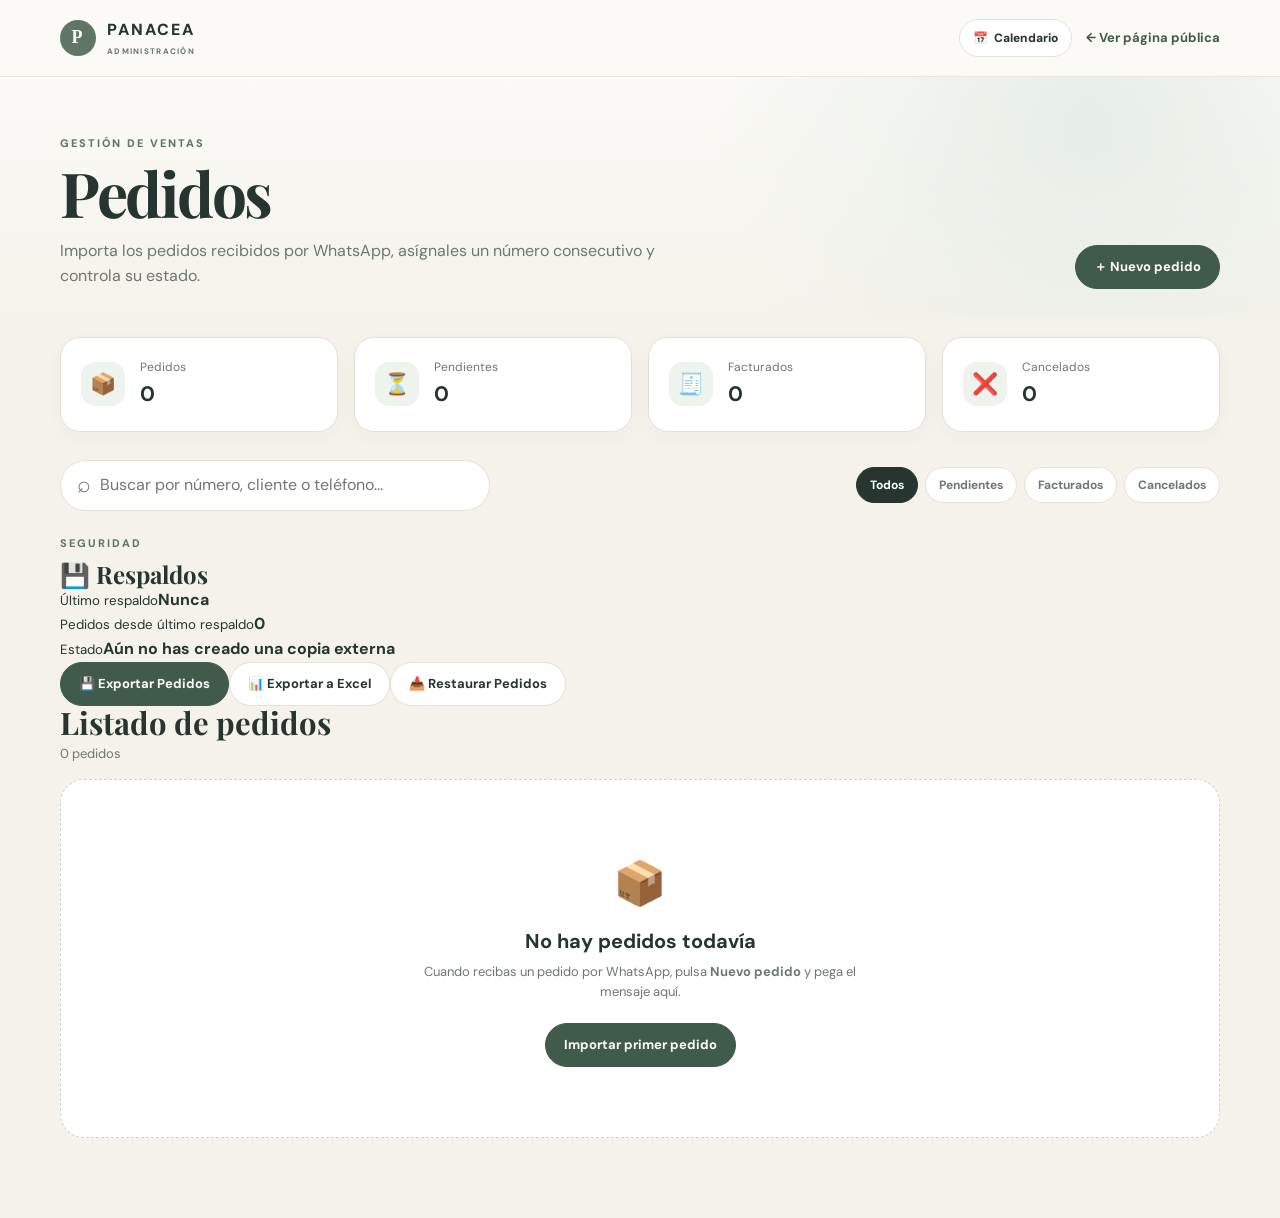
==== admin/index.html @ e2d7dd45 "Add files via upload" ====
<!DOCTYPE html>
<html lang="es">
<head>
  <meta charset="UTF-8">
  <meta name="viewport" content="width=device-width, initial-scale=1.0">

  <title>PANACEA · Administración</title>

  <meta
    name="description"
    content="Panel administrativo de pedidos PANACEA"
  >

  <!-- Mismo lenguaje tipográfico de PANACEA -->
  <link rel="preconnect" href="https://fonts.googleapis.com">
  <link rel="preconnect" href="https://fonts.gstatic.com" crossorigin>

  <link
    href="https://fonts.googleapis.com/css2?family=DM+Sans:wght@400;500;600;700;800&family=Playfair+Display:wght@600;700&display=swap"
    rel="stylesheet"
  >

  <!-- Estilos base de PANACEA -->
  <link rel="stylesheet" href="../styles.css">

  <!-- Estilos exclusivos del administrador -->
  <link rel="stylesheet" href="admin.css">
</head>

<body>

  <!-- ==========================================
       HEADER
       ========================================== -->

  <header class="admin-header">

    <div class="admin-container admin-nav">

      <a href="../index.html" class="admin-brand">

        <span class="admin-brand-mark">
          P
        </span>

        <span>
          PANACEA
          <small>ADMINISTRACIÓN</small>
        </span>

      </a>


      <div class="admin-nav-actions">

        <!-- ==========================================
             CALENDARIO / FILTROS
             ========================================== -->

        <div class="calendar-wrap">

          <button
            type="button"
            class="calendar-toggle"
            id="calendarToggle"
            aria-label="Abrir calendario"
            aria-expanded="false"
          >
            📅
            <span>Calendario</span>
          </button>


          <div
            class="calendar-panel"
            id="calendarPopover"
            hidden
          >

            <!-- CABECERA -->

            <div class="calendar-panel-header">

              <strong>
                📅 Filtrar pedidos
              </strong>

              <button
                type="button"
                class="calendar-close"
                id="calendarClose"
                aria-label="Cerrar calendario"
              >
                ×
              </button>

            </div>


            <!-- FILTROS RÁPIDOS -->

            <div class="calendar-quick-filters">

              <button
                type="button"
                data-date-filter="all"
                class="active"
              >
                Todos los pedidos
              </button>

              <button
                type="button"
                data-date-filter="day"
              >
                Por día
              </button>

              <button
                type="button"
                data-date-filter="week"
              >
                Por semana
              </button>

              <button
                type="button"
                data-date-filter="month"
              >
                Por mes
              </button>

            </div>


            <!-- CABECERA DEL MES -->

            <div class="calendar-month-header">

              <button
                type="button"
                id="calendarPrev"
                aria-label="Mes anterior"
              >
                ‹
              </button>


              <strong id="calendarMonthTitle">
                Septiembre 2026
              </strong>


              <button
                type="button"
                id="calendarNext"
                aria-label="Mes siguiente"
              >
                ›
              </button>

            </div>


            <!-- DÍAS DE LA SEMANA -->

            <div class="calendar-weekdays">

              <span class="calendar-week-corner"></span>
              <span>L</span>
              <span>M</span>
              <span>X</span>
              <span>J</span>
              <span>V</span>
              <span>S</span>
              <span>D</span>

            </div>


            <!-- CUADRÍCULA DEL CALENDARIO -->

            <div
              id="calendarGrid"
              class="calendar-grid"
            ></div>


            <!-- FILTRO ACTIVO -->

            <div
              id="calendarActiveText"
              class="calendar-active-filter"
            >
              Todos los pedidos
            </div>


            <!-- RESUMEN DE RESULTADOS -->

            <div
              id="dateFilterSummary"
              class="date-filter-summary"
              hidden
            ></div>


            <!-- QUITAR FILTRO -->

            <button
              type="button"
              class="calendar-clear"
              id="calendarClear"
            >
              ✕ Quitar filtro
            </button>

          </div>

        </div>


        <!-- ==========================================
             ENLACE A PÁGINA PÚBLICA
             ========================================== -->

        <a
          href="../index.html"
          class="admin-public-link"
        >
          ← Ver página pública
        </a>

      </div>

    </div>

  </header>


  <!-- ==========================================
       CONTENIDO PRINCIPAL
       ========================================== -->

  <main>


    <!-- ==========================================
         CABECERA
         ========================================== -->

    <section class="admin-hero">

      <div class="admin-container">

        <p class="admin-eyebrow">
          GESTIÓN DE VENTAS
        </p>


        <div class="admin-title-row">

          <div>

            <h1>
              Pedidos
            </h1>

            <p>
              Importa los pedidos recibidos por WhatsApp,
              asígnales un número consecutivo y controla
              su estado.
            </p>

          </div>


          <button
            type="button"
            class="admin-primary-btn"
            id="openImportBtn"
          >
            ＋ Nuevo pedido
          </button>

        </div>

      </div>

    </section>


    <!-- ==========================================
         ESTADÍSTICAS
         ========================================== -->

    <section class="admin-container admin-stats">


      <article class="stat-card">

        <span class="stat-icon">
          📦
        </span>

        <div>

          <small>
            Pedidos
          </small>

          <strong id="statTotal">
            0
          </strong>

        </div>

      </article>


      <article class="stat-card">

        <span class="stat-icon">
          ⏳
        </span>

        <div>

          <small>
            Pendientes
          </small>

          <strong id="statPending">
            0
          </strong>

        </div>

      </article>


      <article class="stat-card">

        <span class="stat-icon">
          🧾
        </span>

        <div>

          <small>
            Facturados
          </small>

          <strong id="statInvoiced">
            0
          </strong>

        </div>

      </article>


      <article class="stat-card">

        <span class="stat-icon">
          ❌
        </span>

        <div>

          <small>
            Cancelados
          </small>

          <strong id="statCancelled">
            0
          </strong>

        </div>

      </article>


    </section>


    <!-- ==========================================
         HERRAMIENTAS
         ========================================== -->

    <section class="admin-container admin-toolbar">


      <!-- BUSCADOR -->

      <div class="admin-search">

        <span>
          ⌕
        </span>

        <input
          type="search"
          id="searchOrders"
          placeholder="Buscar por número, cliente o teléfono..."
          autocomplete="off"
        >

      </div>


      <!-- FILTROS DE ESTADO -->

      <div class="admin-filters">

        <button
          type="button"
          class="order-filter active"
          data-status="all"
        >
          Todos
        </button>


        <button
          type="button"
          class="order-filter"
          data-status="pending"
        >
          Pendientes
        </button>


        <button
          type="button"
          class="order-filter"
          data-status="invoiced"
        >
          Facturados
        </button>


        <button
          type="button"
          class="order-filter"
          data-status="cancelled"
        >
          Cancelados
        </button>

      </div>

    </section>


    <section class="admin-container backup-section"><div class="backup-card"><div class="backup-heading"><div><p class="admin-eyebrow">SEGURIDAD</p><h2>💾 Respaldos</h2></div></div><div class="backup-info-grid"><div class="backup-info"><small>Último respaldo</small><strong id="lastBackupDate">Nunca</strong></div><div class="backup-info"><small>Pedidos desde último respaldo</small><strong id="ordersSinceBackup">0</strong></div><div class="backup-info backup-status"><small>Estado</small><strong id="backupStatus">Aún no has creado una copia externa</strong></div></div><div class="backup-actions"><button type="button" class="admin-primary-btn" id="exportOrdersBtn">💾 Exportar Pedidos</button><button type="button" class="admin-secondary-btn" id="exportExcelBtn">📊 Exportar a Excel</button><button type="button" class="admin-secondary-btn" id="restoreOrdersBtn">📥 Restaurar Pedidos</button></div></div></section>

    <!-- ==========================================
         LISTADO DE PEDIDOS
         ========================================== -->

    <section class="admin-container admin-orders-section">


      <div class="orders-heading">

        <div>

          <h2>
            Listado de pedidos
          </h2>

          <p id="ordersCount">
            0 pedidos
          </p>

        </div>

      </div>


      <!-- LISTA -->

      <div
        id="ordersList"
        class="orders-list"
      ></div>


      <!-- ESTADO VACÍO -->

      <div
        id="emptyOrders"
        class="admin-empty"
        hidden
      >

        <div>
          📦
        </div>

        <h3>
          No hay pedidos todavía
        </h3>

        <p>
          Cuando recibas un pedido por WhatsApp,
          pulsa <strong>Nuevo pedido</strong> y pega
          el mensaje aquí.
        </p>


        <button
          type="button"
          class="admin-primary-btn"
          id="emptyImportBtn"
        >
          Importar primer pedido
        </button>

      </div>

    </section>

  </main>


  <!-- ==========================================
       MODAL IMPORTAR PEDIDO
       ========================================== -->

  <dialog
    id="importDialog"
    class="admin-dialog"
  >

    <form
      method="dialog"
      id="importForm"
    >


      <button
        type="button"
        class="dialog-x"
        id="closeImportBtn"
        aria-label="Cerrar"
      >
        ×
      </button>


      <p class="admin-eyebrow">
        IMPORTAR DESDE WHATSAPP
      </p>


      <h2>
        Nuevo pedido
      </h2>


      <p class="dialog-description">
        Copia el mensaje completo que recibiste del cliente
        en WhatsApp y pégalo debajo. PANACEA extraerá
        automáticamente los datos.
      </p>


      <label for="whatsappMessage">
        Mensaje de WhatsApp
      </label>


      <textarea
        id="whatsappMessage"
        rows="12"
        placeholder="Pega aquí el mensaje completo del pedido..."
        spellcheck="false"
        required
      ></textarea>


      <!-- ERROR -->

      <div
        id="parseError"
        class="parse-error"
        hidden
      ></div>


      <!-- VISTA PREVIA -->

      <div
        id="importPreview"
        class="import-preview"
        hidden
      >


        <div class="preview-header">

          <strong>
            Vista previa
          </strong>

          <span id="previewOrderNumber"></span>

        </div>


        <div class="preview-grid">


          <div>

            <small>
              Cliente
            </small>

            <strong id="previewCustomer">
              —
            </strong>

          </div>


          <div>

            <small>
              Teléfono
            </small>

            <strong id="previewPhone">
              —
            </strong>

          </div>


          <div>

            <small>
              Productos
            </small>

            <strong id="previewProducts">
              —
            </strong>

          </div>


          <div>

            <small>
              Total
            </small>

            <strong id="previewTotal">
              —
            </strong>

          </div>


        </div>

      </div>


      <!-- ACCIONES -->

      <div class="dialog-actions">


        <button
          type="button"
          class="admin-secondary-btn"
          id="cancelImportBtn"
        >
          Cancelar
        </button>


        <button
          type="button"
          class="admin-primary-btn"
          id="previewImportBtn"
        >
          Revisar pedido
        </button>


        <button
          type="submit"
          class="admin-primary-btn"
          id="saveImportBtn"
          hidden
        >
          ✓ Crear pedido
        </button>


      </div>


    </form>

  </dialog>


  <!-- ==========================================
       MODAL DETALLE DEL PEDIDO
       ========================================== -->

  <dialog
    id="orderDialog"
    class="admin-dialog order-dialog"
  >

    <div id="orderDetail"></div>

  </dialog>


  <dialog id="restoreDialog" class="admin-dialog restore-dialog"><div class="restore-content"><button type="button" class="dialog-x" id="closeRestoreBtn" aria-label="Cerrar">×</button><p class="admin-eyebrow">📥 RESTAURAR PEDIDOS</p><h2>Analizar respaldo</h2><p class="dialog-description">Selecciona un archivo JSON de PANACEA. El sistema analizará los pedidos antes de realizar cualquier modificación.</p><input type="file" id="restoreFileInput" accept=".json,application/json" hidden><div class="dialog-actions"><button type="button" class="admin-secondary-btn" id="cancelRestoreBtn">Cancelar</button><button type="button" class="admin-primary-btn" id="selectRestoreFileBtn">Seleccionar respaldo</button></div><div id="restoreAnalysis" class="restore-analysis" hidden></div></div></dialog>

  <!-- ==========================================
       TOAST
       ========================================== -->

  <div
    id="adminToast"
    class="admin-toast"
    role="status"
    aria-live="polite"
  ></div>


  <!-- ==========================================
       JAVASCRIPT
       ========================================== -->

  <script src="admin.js?v=4"></script>

</body>
</html>
---- styles.css ----
:root{--bg:#fbfaf7;--surface:#fff;--ink:#26352f;--muted:#6e7771;--sage:#5f7667;--sage-dark:#405b4b;--cream:#eee9de;--line:#e4e1d9;--danger:#a75b58;--shadow:0 18px 50px rgba(42,57,48,.08);--radius:22px}
*{box-sizing:border-box}html{scroll-behavior:smooth}body{margin:0;background:var(--bg);color:var(--ink);font-family:'DM Sans',system-ui,sans-serif;line-height:1.55}button,input{font:inherit}button{cursor:pointer}.container{width:min(1160px,calc(100% - 36px));margin:auto}.site-header{position:sticky;top:0;z-index:20;background:rgba(251,250,247,.92);backdrop-filter:blur(16px);border-bottom:1px solid rgba(228,225,217,.75)}.nav-wrap{height:76px;display:flex;align-items:center;justify-content:space-between}.brand{display:flex;align-items:center;gap:10px;text-decoration:none;color:var(--ink);font-weight:800;letter-spacing:.12em}.brand-mark{width:34px;height:34px;border-radius:50%;display:grid;place-items:center;background:var(--sage);color:#fff;font-family:Georgia,serif;font-size:18px}.desktop-nav{display:flex;align-items:center;gap:26px}.desktop-nav a{color:var(--ink);text-decoration:none;font-weight:600}.cart-button,.mobile-cart{border:0;background:var(--ink);color:#fff;border-radius:999px;padding:10px 16px}.cart-button span,.mobile-cart span{display:inline-grid;place-items:center;min-width:21px;height:21px;background:#dfe8df;color:var(--sage-dark);border-radius:50%;font-size:12px;margin-left:4px}.mobile-cart{display:none}.hero{padding:84px 0 68px;background:radial-gradient(circle at 80% 20%,#e7eee7 0,transparent 35%),linear-gradient(180deg,#fbfaf7 0,#f3f0e8 100%)}.hero-grid{display:grid;grid-template-columns:1.25fr .75fr;gap:70px;align-items:center}.eyebrow{text-transform:uppercase;letter-spacing:.18em;font-size:12px;font-weight:800;color:var(--sage);margin:0 0 12px}.hero h1,h2{font-family:'Playfair Display',Georgia,serif;line-height:1.08;margin:0}.hero h1{font-size:clamp(46px,7vw,78px);letter-spacing:-.04em}.hero h1 em{color:var(--sage);font-style:normal}.hero-copy{font-size:18px;color:var(--muted);max-width:620px;margin:24px 0 30px}.hero-actions{display:flex;gap:12px;flex-wrap:wrap}.primary-btn,.secondary-btn{display:inline-flex;justify-content:center;align-items:center;border-radius:999px;padding:13px 20px;border:1px solid transparent;text-decoration:none;font-weight:700;transition:.2s}.primary-btn{background:var(--sage-dark);color:#fff}.primary-btn:hover{transform:translateY(-1px);box-shadow:0 10px 24px rgba(64,91,75,.18)}.secondary-btn{background:transparent;color:var(--ink);border-color:var(--line)}.hero-card{min-height:330px;border-radius:38px;background:linear-gradient(145deg,#dfe8df,#f5f1e8);display:grid;place-items:center;box-shadow:var(--shadow);position:relative;overflow:hidden}.hero-card:before,.hero-card:after{content:'';position:absolute;border-radius:50%;border:1px solid rgba(95,118,103,.22)}.hero-card:before{width:300px;height:300px}.hero-card:after{width:420px;height:420px}.hero-card-inner{text-align:center;position:relative;z-index:1}.hero-card-inner span{font-size:55px;display:block;margin-bottom:10px}.hero-card-inner strong{font-family:'Playfair Display',Georgia,serif;font-size:38px;letter-spacing:.04em}.hero-card-inner p{color:var(--muted);max-width:240px}.section{padding:78px 0}.section-heading h2{font-size:42px}.category-grid{display:grid;grid-template-columns:repeat(5,1fr);gap:14px;margin-top:30px}.category-card{text-align:left;background:var(--surface);border:1px solid var(--line);border-radius:20px;padding:22px;min-height:145px;display:flex;flex-direction:column;gap:8px;color:var(--ink);transition:.2s}.category-card:hover,.category-card.active{border-color:#bdcbbd;transform:translateY(-2px);box-shadow:var(--shadow)}.category-card span{font-size:25px}.category-card strong{font-size:15px}.category-card small{color:var(--muted)}.catalog{background:#f5f2eb}.catalog-toolbar{display:flex;align-items:end;justify-content:space-between;gap:30px}.search{display:flex;align-items:center;gap:8px;background:#fff;border:1px solid var(--line);border-radius:999px;padding:0 17px;width:min(380px,100%)}.search span{font-size:24px;color:var(--muted)}.search input{width:100%;border:0;outline:0;background:transparent;padding:13px 0}.availability-filters{display:flex;gap:8px;margin:26px 0}.filter{border:1px solid var(--line);background:#fff;color:var(--muted);border-radius:999px;padding:8px 14px}.filter.active{background:var(--ink);color:#fff;border-color:var(--ink)}.product-grid{display:grid;grid-template-columns:repeat(4,1fr);gap:18px}.product-card{background:#fff;border:1px solid var(--line);border-radius:22px;overflow:hidden;display:flex;flex-direction:column;min-width:0}.product-image{height:230px;background:#f2f1ec;display:grid;place-items:center;position:relative}.product-image img{width:100%;height:100%;object-fit:contain;display:block}.badge{position:absolute;top:12px;left:12px;padding:7px 10px;border-radius:999px;font-size:11px;font-weight:800;background:#e5eee6;color:var(--sage-dark)}.badge.out{background:#f2dddd;color:var(--danger)}.badge.limited{background:#f3ead1;color:#8a6c2e}.product-body{padding:18px;display:flex;flex-direction:column;flex:1}.product-body h3{margin:0 0 7px;font-size:18px;line-height:1.25}.presentation,.description{font-size:13px;color:var(--muted);margin:0}.description{margin-top:7px;min-height:40px}.price{font-size:22px;font-weight:800;margin:14px 0}.price small{font-size:11px;color:var(--muted);font-weight:700}.product-actions{display:flex;gap:8px;margin-top:auto}.add-btn{width:100%;border:0;border-radius:13px;padding:11px;background:var(--sage-dark);color:#fff;font-weight:700}.add-btn:disabled{background:#ddd9d2;color:#888;cursor:not-allowed}.qty-row{display:flex;align-items:center;justify-content:space-between;gap:10px}.qty-control{display:flex;align-items:center;border:1px solid var(--line);border-radius:12px;overflow:hidden}.qty-control button{width:36px;height:38px;border:0;background:#f8f7f3}.qty-control span{min-width:30px;text-align:center;font-weight:700}.how{background:#fff}.how-card{background:var(--ink);color:#fff;border-radius:28px;padding:42px;display:grid;grid-template-columns:.8fr 1.2fr;gap:50px}.how-card .eyebrow{color:#b9cbbd}.how-card h2{font-size:40px}.steps{display:grid;grid-template-columns:1fr 1fr;gap:16px}.steps div{border:1px solid rgba(255,255,255,.14);border-radius:17px;padding:18px}.steps b{display:block;color:#b9cbbd;font-size:12px;letter-spacing:.1em;margin-bottom:18px}.steps span{font-weight:600}.contact{background:#eeeae0}.contact-grid{display:grid;grid-template-columns:.8fr 1.2fr;gap:70px}.contact h2{font-size:48px}.contact-copy{color:var(--muted);max-width:420px}.contact-details{display:grid;grid-template-columns:1fr 1fr;gap:18px}.contact-details>div{background:#fff;border:1px solid var(--line);border-radius:20px;padding:20px;display:flex;gap:14px}.contact-details span{font-size:22px}.contact-details b{font-size:14px}.contact-details p{margin:5px 0 0;color:var(--muted);font-size:13px}.contact-details a{color:var(--sage-dark);font-weight:700}.contact-details>div>div{min-width:0}.contact-map-btn,.contact-whatsapp-btn{display:inline-flex;align-items:center;justify-content:center;width:max-content;max-width:100%;margin-top:12px;padding:9px 12px;border-radius:10px;font-size:12px;font-weight:700;text-decoration:none;transition:.2s}.contact-map-btn{background:#f4f2ec;border:1px solid var(--line);color:var(--sage-dark)!important}.contact-map-btn:hover{background:#ebe8df;border-color:#bdcbbd}.contact-whatsapp-btn{background:#eef4ee;border:1px solid #cbd9cc;color:var(--sage-dark)!important}.contact-whatsapp-btn:hover{background:#e2ece3;border-color:#aebfaf}@media(max-width:430px){.contact-map-btn,.contact-whatsapp-btn{width:100%}}.footer{background:#28362f;color:#fff;padding:28px 0}.footer-inner{display:flex;justify-content:space-between;gap:20px;align-items:center}.footer strong{letter-spacing:.12em}.footer p,.footer small{margin:4px 0 0;color:#bdc8c0;font-size:12px}.cart-drawer{position:fixed;right:0;top:0;bottom:0;width:min(460px,100%);background:#fff;z-index:40;transform:translateX(105%);transition:.3s;box-shadow:-20px 0 60px rgba(0,0,0,.12);display:flex;flex-direction:column}.cart-drawer.open{transform:translateX(0)}.overlay{position:fixed;inset:0;background:rgba(24,32,28,.38);z-index:35;opacity:0;pointer-events:none;transition:.3s}.overlay.show{opacity:1;pointer-events:auto}.drawer-header{padding:28px 26px;border-bottom:1px solid var(--line);display:flex;justify-content:space-between}.drawer-header h2{font-size:32px}.drawer-header button,.dialog-close{border:0;background:transparent;font-size:30px;color:var(--muted)}.cart-items{padding:18px 26px;overflow:auto;flex:1}.cart-line{display:grid;grid-template-columns:68px 1fr auto;gap:13px;padding:13px 0;border-bottom:1px solid var(--line)}.cart-line img{width:68px;height:68px;object-fit:contain;background:#f4f3ef;border-radius:12px}.cart-line h4{margin:0;font-size:14px}.cart-line p{margin:4px 0;color:var(--muted);font-size:12px}.cart-line .line-price{font-weight:800;font-size:13px}.cart-line-controls{display:flex;align-items:center;gap:6px;margin-top:8px}.cart-line-controls button{width:27px;height:27px;border:1px solid var(--line);border-radius:7px;background:#fff;color:var(--ink);display:inline-flex;align-items:center;justify-content:center;padding:0;line-height:1;transition:.2s}.cart-line-controls button:hover:not(:disabled){background:#f4f2ec;border-color:#bdcbbd}.cart-line-controls button:active:not(:disabled){transform:scale(.94)}.cart-line-controls button:disabled{opacity:.4;cursor:not-allowed}.cart-line-controls .qty-input{width:52px;height:27px;padding:2px 4px;border:1px solid var(--line);border-radius:7px;background:#fff;color:var(--ink);text-align:center;font-size:13px;font-weight:700;outline:none}.cart-line-controls .qty-input:focus{border-color:#9fb2a2;box-shadow:0 0 0 2px rgba(159,178,162,.15)}.cart-line-controls .qty-input::-webkit-outer-spin-button,.cart-line-controls .qty-input::-webkit-inner-spin-button{-webkit-appearance:none;margin:0}.cart-line-controls .qty-input{-moz-appearance:textfield}.cart-line-controls .remove-btn{margin-left:5px;border-color:#ead4d2;color:var(--danger);font-size:14px}.cart-line-controls .remove-btn:hover{background:#f8e9e8;border-color:#d9aaa7}.cart-empty{text-align:center;padding:60px 30px;color:var(--muted)}.cart-empty div{font-size:40px}.cart-footer{padding:20px 26px;border-top:1px solid var(--line);background:#fff}.cart-total{display:flex;justify-content:space-between;align-items:center;margin-bottom:14px}.cart-total strong{font-size:22px}.full{width:100%}.checkout-dialog{border:0;border-radius:25px;padding:0;width:min(480px,calc(100% - 30px));box-shadow:0 30px 100px rgba(0,0,0,.2)}.checkout-dialog::backdrop{background:rgba(24,32,28,.45)}.checkout-dialog form{padding:30px;position:relative}.checkout-dialog h2{font-size:36px}.dialog-copy{color:var(--muted);font-size:14px}.dialog-close{position:absolute;right:20px;top:16px}.checkout-dialog label{display:block;font-weight:700;font-size:13px;margin:17px 0}.checkout-dialog input{display:block;width:100%;border:1px solid var(--line);border-radius:12px;padding:12px;margin-top:7px;outline:none}.checkout-dialog input:focus{border-color:#9fb2a2}.order-preview{display:flex;justify-content:space-between;gap:20px;background:#f4f2ec;border-radius:13px;padding:13px;margin:20px 0}.order-preview span{color:var(--muted)}.empty-state{text-align:center;padding:70px;color:var(--muted)}.empty-state div{font-size:38px}
@media(max-width:980px){.hero-grid,.how-card,.contact-grid{grid-template-columns:1fr}.hero-card{min-height:240px}.category-grid{grid-template-columns:repeat(2,1fr)}.product-grid{grid-template-columns:repeat(3,1fr)}}
@media(max-width:700px){.container{width:min(100% - 24px,1160px)}.desktop-nav{display:none}.mobile-cart{display:block}.nav-wrap{height:68px}.hero{padding:55px 0}.hero-grid{gap:25px}.hero h1{font-size:46px}.hero-copy{font-size:16px}.hero-card{min-height:240px;overflow:hidden}.hero-card img{max-width:80%;max-height:170px;width:auto;height:auto;object-fit:contain}.section{padding:55px 0}.section-heading h2{font-size:34px}.category-grid{grid-template-columns:1fr 1fr}.category-card{min-height:125px;padding:16px}.catalog-toolbar{display:block}.search{margin-top:22px;width:100%}.product-grid{display:flex;flex-direction:row;flex-wrap:nowrap;overflow-x:auto;overflow-y:hidden;gap:12px;padding-bottom:12px;scroll-snap-type:x mandatory;-webkit-overflow-scrolling:touch}.product-grid .product-card{flex:0 0 82%;scroll-snap-align:start}.product-image{height:180px;min-height:180px;flex:0 0 180px;overflow:hidden}.product-image img{width:100%;height:100%;max-width:100%;max-height:100%;object-fit:contain;display:block}.product-body{padding:14px}.product-body h3{font-size:15px}.description{display:block}.price{font-size:18px;margin:11px 0}.how-card{padding:28px}.how-card h2{font-size:32px}.steps{grid-template-columns:1fr}.contact h2{font-size:40px}.contact-details{grid-template-columns:1fr}.footer-inner{display:block}.footer small{display:block;margin-top:15px}.cart-drawer{width:100%}}
@media(max-width:430px){.category-grid,.product-grid{grid-template-columns:1fr}.product-image{height:220px}.hero-actions>*{width:100%}.availability-filters{overflow:auto;padding-bottom:4px}.filter{white-space:nowrap}}
/* ACCESO DIRECTO A OFICINAS Y CONTACTO EN MÓVIL */

.mobile-actions {
    display: none;
    align-items: center;
    gap: 8px;
}

.mobile-contact-btn {
    display: inline-flex;
    width: 38px;
    height: 38px;
    align-items: center;
    justify-content: center;
    border-radius: 50%;
    background: var(--ink);
    color: #fff;
    text-decoration: none;
    font-size: 18px;
    line-height: 1;
}

@media (max-width: 700px) {
    .mobile-actions {
        display: flex;
    }

    .mobile-cart {
        display: block;
    }
}


/* =========================================================
   CAMBIOS SOLICITADOS - PANACEA
   ========================================================= */

/* CAMBIO 1: WhatsApp con el mismo estilo que "Ver en Google Maps" */
.contact-whatsapp-btn{
    background:#f4f2ec;
    border:1px solid var(--line);
    color:var(--sage-dark)!important;
}

.contact-whatsapp-btn:hover{
    background:#ebe8df;
    border-color:#bdcbbd;
}


/* CAMBIO 2: Menos espacio entre el texto de contacto
   y los primeros recuadros */
.contact-copy{
    margin-bottom:0;
}

.contact-details{
    margin-top:0;
}


/* CAMBIO 3: Imágenes completas, sin cortes ni superposición */
.product-image{
    height:230px;
    min-height:230px;
    overflow:hidden;
    padding:10px;
}

.product-image img{
    width:100%;
    height:100%;
    max-width:100%;
    max-height:100%;
    object-fit:contain;
    object-position:center;
    display:block;
}


/* CAMBIO 4: Reducir espacio entre el texto inicial
   y la imagen de PANACEA */
.hero-grid{
    gap:35px;
}


/* Ajustes específicos para móvil */
@media(max-width:700px){

    /* CAMBIO 2 en móvil */
    .contact-grid{
        gap:30px;
    }

    /* CAMBIO 3 en móvil */
    .product-image{
        height:220px;
        min-height:220px;
        padding:10px;
    }

    .product-image img{
        width:100%;
        height:100%;
        max-width:100%;
        max-height:100%;
        object-fit:contain;
        object-position:center;
    }

    /* CAMBIO 4 en móvil */
    .hero-grid{
        gap:12px;
    }
}


/* Pantallas muy pequeñas */
@media(max-width:430px){

    .product-image{
        height:220px;
        min-height:220px;
        padding:8px;
    }

    .hero-grid{
        gap:10px;
    }
}
/* ==========================================
   AJUSTE FINAL DE TARJETAS DE PRODUCTOS
   ========================================== */

@media(max-width:700px){

    /* 1. HACER MÁS GRANDE EL ÁREA DE LA IMAGEN */
    .product-image{
        height:260px;
        min-height:260px;
        padding:8px;
    }

    /* 2. REDUCIR EL ESPACIO INTERNO DE LA INFORMACIÓN */
    .product-body{
        flex:1;
        padding:12px;
    }

    /* 3. MENOS ESPACIO ENTRE NOMBRE/MEDIDAS Y PRECIO */
    .price{
        margin-top:auto;
        margin-bottom:5px;
        font-size:18px;

    /* 4. QUITAR EL GRAN ESPACIO ANTES DEL BOTÓN */
    .product-actions{
        margin-top:5px;
    }

    /* 5. BOTÓN UN POCO MÁS COMPACTO */
    .add-btn{
        padding:10px;
    }
}


/* PANTALLAS MUY PEQUEÑAS */
@media(max-width:430px){

    .product-image{
        height:260px;
        min-height:260px;
    }

    .product-body{
        padding:12px;
    }

    .price{
        margin-top:auto;
        margin-bottom:4px;
    }

    .product-actions{
        margin-top:4px;
    }
}
---- admin/admin.css ----
/* =========================================================
   PANACEA ADMIN
   Estilos exclusivos del panel administrativo
   ========================================================= */

:root{
  --admin-bg:#f5f2eb;
  --admin-surface:#ffffff;
  --admin-line:#e4e1d9;
  --admin-ink:#26352f;
  --admin-muted:#6e7771;
  --admin-sage:#5f7667;
  --admin-sage-dark:#405b4b;
  --admin-danger:#a75b58;
  --admin-warning:#8a6c2e;
  --admin-shadow:0 14px 40px rgba(42,57,48,.08);
}


/* =========================================================
   BASE
   ========================================================= */

body{
  background:var(--admin-bg);
  color:var(--admin-ink);
}

.admin-container{
  width:min(1160px,calc(100% - 36px));
  margin:0 auto;
}


/* =========================================================
   HEADER
   ========================================================= */

.admin-header{
  position:sticky;
  top:0;
  z-index:50;
  background:rgba(251,250,247,.94);
  backdrop-filter:blur(16px);
  border-bottom:1px solid rgba(228,225,217,.8);
}

.admin-nav{
  min-height:76px;
  display:flex;
  align-items:center;
  justify-content:space-between;
  gap:20px;
}

.admin-brand{
  display:flex;
  align-items:center;
  gap:11px;
  color:var(--admin-ink);
  text-decoration:none;
  font-weight:800;
  letter-spacing:.12em;
}

.admin-brand-mark{
  width:36px;
  height:36px;
  border-radius:50%;
  display:grid;
  place-items:center;
  background:var(--admin-sage);
  color:#fff;
  font-family:Georgia,serif;
  font-size:18px;
}

.admin-brand small{
  display:block;
  margin-top:2px;
  color:var(--admin-muted);
  font-size:8px;
  letter-spacing:.16em;
  font-weight:800;
}

.admin-public-link{
  color:var(--admin-sage-dark);
  text-decoration:none;
  font-size:13px;
  font-weight:700;
}

.admin-public-link:hover{
  text-decoration:underline;
}


/* =========================================================
   HERO
   ========================================================= */

.admin-hero{
  padding:58px 0 30px;
  background:
    radial-gradient(
      circle at 85% 20%,
      #e7eee7 0,
      transparent 34%
    ),
    linear-gradient(
      180deg,
      #fbfaf7 0,
      var(--admin-bg) 100%
    );
}

.admin-eyebrow{
  text-transform:uppercase;
  letter-spacing:.18em;
  font-size:11px;
  font-weight:800;
  color:var(--admin-sage);
  margin:0 0 10px;
}

.admin-title-row{
  display:flex;
  align-items:end;
  justify-content:space-between;
  gap:30px;
}

.admin-title-row h1{
  font-family:'Playfair Display',Georgia,serif;
  font-size:clamp(42px,6vw,62px);
  line-height:1;
  letter-spacing:-.04em;
  margin:0;
}

.admin-title-row p{
  color:var(--admin-muted);
  max-width:650px;
  margin:15px 0 0;
}


/* =========================================================
   BOTONES
   ========================================================= */

.admin-primary-btn,
.admin-secondary-btn{
  display:inline-flex;
  align-items:center;
  justify-content:center;
  min-height:44px;
  padding:11px 18px;
  border-radius:999px;
  font-weight:700;
  font-size:13px;
  cursor:pointer;
  transition:.2s;
}

.admin-primary-btn{
  border:1px solid var(--admin-sage-dark);
  background:var(--admin-sage-dark);
  color:#fff;
}

.admin-primary-btn:hover{
  transform:translateY(-1px);
  box-shadow:0 10px 24px rgba(64,91,75,.18);
}

.admin-secondary-btn{
  border:1px solid var(--admin-line);
  background:#fff;
  color:var(--admin-ink);
}

.admin-secondary-btn:hover{
  background:#f4f2ec;
  border-color:#bdcbbd;
}


/* =========================================================
   ESTADÍSTICAS
   ========================================================= */

.admin-stats{
  display:grid;
  grid-template-columns:repeat(4,1fr);
  gap:16px;
  padding-top:18px;
  padding-bottom:28px;
}

.stat-card{
  background:var(--admin-surface);
  border:1px solid var(--admin-line);
  border-radius:20px;
  padding:20px;
  display:flex;
  align-items:center;
  gap:15px;
  box-shadow:0 6px 20px rgba(42,57,48,.03);
}

.stat-icon{
  width:44px;
  height:44px;
  display:grid;
  place-items:center;
  border-radius:14px;
  background:#eef3ee;
  font-size:21px;
}

.stat-card small{
  display:block;
  color:var(--admin-muted);
  font-size:12px;
  margin-bottom:2px;
}

.stat-card strong{
  display:block;
  font-size:21px;
}


/* =========================================================
   TOOLBAR
   ========================================================= */

.admin-toolbar{
  display:flex;
  align-items:center;
  justify-content:space-between;
  gap:20px;
  padding-bottom:24px;
}

.admin-search{
  width:min(430px,100%);
  display:flex;
  align-items:center;
  gap:9px;
  padding:0 16px;
  background:#fff;
  border:1px solid var(--admin-line);
  border-radius:999px;
}

.admin-search span{
  color:var(--admin-muted);
  font-size:23px;
}

.admin-search input{
  width:100%;
  border:0;
  outline:0;
  background:transparent;
  padding:12px 0;
  color:var(--admin-ink);
}

.admin-filters{
  display:flex;
  flex-wrap:wrap;
  gap:7px;
}

.order-filter{
  border:1px solid var(--admin-line);
  background:#fff;
  color:var(--admin-muted);
  border-radius:999px;
  padding:8px 13px;
  font-size:12px;
  font-weight:700;
  cursor:pointer;
}

.order-filter.active{
  background:var(--admin-ink);
  border-color:var(--admin-ink);
  color:#fff;
}


/* =========================================================
   LISTADO
   ========================================================= */

.admin-orders-section{
  padding-bottom:80px;
}

.orders-heading{
  display:flex;
  align-items:end;
  justify-content:space-between;
  margin-bottom:15px;
}

.orders-heading h2{
  font-family:'Playfair Display',Georgia,serif;
  font-size:31px;
  margin:0;
}

.orders-heading p{
  color:var(--admin-muted);
  font-size:13px;
  margin:4px 0 0;
}

.orders-list{
  display:grid;
  gap:12px;
}


/* =========================================================
   TARJETA PEDIDO
   ========================================================= */

.order-card{
  background:#fff;
  border:1px solid var(--admin-line);
  border-radius:20px;
  padding:18px 20px;
  display:grid;
  grid-template-columns:190px 1fr auto;
  gap:22px;
  align-items:center;
  transition:.2s;
}

.order-card:hover{
  border-color:#bdcbbd;
  box-shadow:var(--admin-shadow);
  transform:translateY(-1px);
}

.order-number{
  font-weight:800;
  font-size:15px;
  color:var(--admin-sage-dark);
}

.order-date{
  color:var(--admin-muted);
  font-size:11px;
  margin-top:3px;
}

.order-customer{
  font-weight:800;
  font-size:15px;
}

.order-phone{
  color:var(--admin-muted);
  font-size:12px;
  margin-top:3px;
}

.order-summary{
  color:var(--admin-muted);
  font-size:12px;
  margin-top:5px;
}

.order-right{
  text-align:right;
}

.order-total{
  font-weight:800;
  font-size:15px;
  margin-bottom:7px;
}

.status-badge{
  display:inline-flex;
  align-items:center;
  gap:5px;
  border-radius:999px;
  padding:6px 9px;
  font-size:10px;
  font-weight:800;
}

.status-pending{
  background:#f3ead1;
  color:var(--admin-warning);
}

.status-confirmed{
  background:#e6eee7;
  color:var(--admin-sage-dark);
}

.status-invoiced{
  background:#e5edf5;
  color:#49637d;
}

.status-delivered{
  background:#dfece3;
  color:#356347;
}

.status-cancelled{
  background:#f2dddd;
  color:var(--admin-danger);
}

.order-open-btn{
  margin-top:9px;
  border:0;
  background:transparent;
  color:var(--admin-sage-dark);
  font-weight:800;
  font-size:11px;
  cursor:pointer;
}


/* =========================================================
   EMPTY
   ========================================================= */

.admin-empty{
  background:#fff;
  border:1px dashed #cfd4ce;
  border-radius:24px;
  padding:70px 30px;
  text-align:center;
}

.admin-empty>div{
  font-size:43px;
}

.admin-empty h3{
  margin:10px 0 5px;
  font-size:20px;
}

.admin-empty p{
  max-width:460px;
  margin:0 auto 20px;
  color:var(--admin-muted);
  font-size:13px;
}


/* =========================================================
   DIALOG
   ========================================================= */

.admin-dialog{
  width:min(620px,calc(100% - 30px));
  border:0;
  border-radius:26px;
  padding:0;
  box-shadow:0 30px 100px rgba(0,0,0,.2);
}

.admin-dialog::backdrop{
  background:rgba(24,32,28,.48);
}

.admin-dialog form{
  padding:32px;
  position:relative;
}

.dialog-x{
  position:absolute;
  right:18px;
  top:15px;
  width:36px;
  height:36px;
  border:0;
  border-radius:50%;
  background:transparent;
  color:var(--admin-muted);
  font-size:28px;
  cursor:pointer;
}

.dialog-x:hover{
  background:#f4f2ec;
}

.admin-dialog h2{
  font-family:'Playfair Display',Georgia,serif;
  font-size:36px;
  line-height:1.1;
  margin:0;
}

.dialog-description{
  color:var(--admin-muted);
  font-size:13px;
  margin:10px 0 22px;
}

.admin-dialog label{
  display:block;
  font-weight:800;
  font-size:12px;
  margin-bottom:7px;
}

.admin-dialog textarea{
  display:block;
  width:100%;
  resize:vertical;
  min-height:210px;
  border:1px solid var(--admin-line);
  border-radius:14px;
  padding:14px;
  outline:0;
  font:13px/1.5 'DM Sans',sans-serif;
  color:var(--admin-ink);
}

.admin-dialog textarea:focus{
  border-color:#9fb2a2;
  box-shadow:0 0 0 3px rgba(159,178,162,.14);
}

.parse-error{
  margin-top:12px;
  padding:11px 13px;
  border-radius:11px;
  background:#f8e9e8;
  color:var(--admin-danger);
  font-size:12px;
  font-weight:700;
}


/* =========================================================
   PREVISUALIZACIÓN
   ========================================================= */

.import-preview{
  margin-top:17px;
  background:#f4f2ec;
  border:1px solid var(--admin-line);
  border-radius:16px;
  padding:16px;
}

.preview-header{
  display:flex;
  justify-content:space-between;
  gap:15px;
  margin-bottom:13px;
}

.preview-header span{
  color:var(--admin-sage-dark);
  font-size:12px;
  font-weight:800;
}

.preview-grid{
  display:grid;
  grid-template-columns:1fr 1fr;
  gap:13px;
}

.preview-grid small{
  display:block;
  color:var(--admin-muted);
  font-size:10px;
  margin-bottom:2px;
}

.preview-grid strong{
  display:block;
  font-size:13px;
}

.dialog-actions{
  display:flex;
  justify-content:flex-end;
  gap:8px;
  margin-top:20px;
}


/* =========================================================
   DETALLE DEL PEDIDO
   ========================================================= */

.order-dialog{
  width:min(760px,calc(100% - 24px));
}

.order-detail{
  padding:30px;
}

.detail-top{
  display:flex;
  justify-content:space-between;
  align-items:start;
  gap:20px;
  padding-bottom:20px;
  border-bottom:1px solid var(--admin-line);
}

.detail-number{
  color:var(--admin-sage-dark);
  font-size:20px;
  font-weight:800;
}

.detail-date{
  color:var(--admin-muted);
  font-size:12px;
  margin-top:4px;
}

.detail-customer{
  margin-top:22px;
  display:grid;
  grid-template-columns:1fr 1fr;
  gap:12px;
}

.detail-box{
  background:#f6f4ef;
  border-radius:14px;
  padding:14px;
}

.detail-box small{
  display:block;
  color:var(--admin-muted);
  font-size:10px;
}

.detail-box strong{
  display:block;
  margin-top:2px;
}

.detail-products{
  margin-top:22px;
}

.detail-products h3{
  font-size:15px;
  margin:0 0 9px;
}

.detail-product{
  display:grid;
  grid-template-columns:1fr auto auto;
  gap:15px;
  padding:11px 0;
  border-bottom:1px solid var(--admin-line);
  font-size:13px;
}

.detail-product small{
  color:var(--admin-muted);
}

.detail-totals{
  display:flex;
  justify-content:flex-end;
  margin-top:18px;
}

.detail-total{
  background:var(--admin-ink);
  color:#fff;
  border-radius:14px;
  padding:13px 17px;
  font-weight:800;
}

.detail-actions{
  display:flex;
  flex-wrap:wrap;
  gap:8px;
  margin-top:22px;
  padding-top:18px;
  border-top:1px solid var(--admin-line);
}

.detail-actions button{
  border:1px solid var(--admin-line);
  background:#fff;
  border-radius:11px;
  padding:10px 13px;
  font-size:11px;
  font-weight:800;
  color:var(--admin-ink);
  cursor:pointer;
}

.detail-actions button:hover{
  background:#f4f2ec;
}

.detail-actions button:disabled{
  opacity:.45;
  cursor:not-allowed;
}

.detail-actions .danger{
  color:var(--admin-danger);
}


/* =========================================================
   TOAST
   ========================================================= */

.admin-toast{
  position:fixed;
  left:50%;
  bottom:24px;
  transform:translate(-50%,20px);
  opacity:0;
  pointer-events:none;
  z-index:100;
  background:var(--admin-ink);
  color:#fff;
  border-radius:999px;
  padding:11px 17px;
  font-size:12px;
  font-weight:700;
  transition:.25s;
}

.admin-toast.show{
  opacity:1;
  transform:translate(-50%,0);
}


/* =========================================================
   ESTADO DEL PEDIDO
   ========================================================= */

[data-status-editor]{
  margin-top:18px!important;
  padding:16px!important;
  background:#f6f4ef!important;
  border:1px solid var(--admin-line)!important;
  border-radius:16px!important;
}

[data-status-editor] label{
  font-size:13px!important;
  color:var(--admin-ink);
}

[data-status-editor] select{
  font-size:13px!important;
  padding:10px 12px!important;
  color:var(--admin-ink);
}

[data-status-editor] button{
  font-size:11px!important;
  padding:10px 13px!important;
  border-radius:11px!important;
  font-weight:800;
}


/* =========================================================
   CALENDARIO / FILTROS DE PEDIDOS
   ========================================================= */

.admin-nav-actions{
  display:flex;
  align-items:center;
  justify-content:flex-end;
  gap:14px;
}


/* =========================================================
   BOTÓN DEL CALENDARIO
   ========================================================= */

.calendar-wrap{
  position:relative;
}

.calendar-toggle{
  display:inline-flex;
  align-items:center;
  justify-content:center;
  gap:6px;
  min-height:38px;
  padding:8px 13px;
  border:1px solid var(--admin-line);
  border-radius:999px;
  background:#fff;
  color:var(--admin-ink);
  font-family:'DM Sans',sans-serif;
  font-size:12px;
  font-weight:800;
  cursor:pointer;
  transition:.2s;
}

.calendar-toggle:hover{
  background:#f4f2ec;
  border-color:#bdcbbd;
}

.calendar-toggle.active{
  background:var(--admin-sage-dark);
  border-color:var(--admin-sage-dark);
  color:#fff;
}


/* =========================================================
   PANEL
   ========================================================= */

.calendar-panel{
  position:absolute;
  top:calc(100% + 12px);
  right:0;
  width:350px;
  max-width:calc(100vw - 24px);
  padding:16px;
  background:#fff;
  border:1px solid var(--admin-line);
  border-radius:20px;
  box-shadow:0 20px 55px rgba(42,57,48,.18);
  z-index:100;
}

.calendar-panel[hidden]{
  display:none;
}


/* =========================================================
   CABECERA
   ========================================================= */

.calendar-panel-header{
  display:flex;
  align-items:center;
  justify-content:space-between;
  gap:10px;
  margin-bottom:13px;
}

.calendar-panel-header strong{
  font-size:14px;
}

.calendar-close{
  width:30px;
  height:30px;
  border:0;
  border-radius:50%;
  background:#f4f2ec;
  color:var(--admin-muted);
  font-size:21px;
  line-height:1;
  cursor:pointer;
}

.calendar-close:hover{
  background:#e9e6de;
}


/* =========================================================
   FILTROS
   ========================================================= */

.calendar-quick-filters{
  display:grid;
  grid-template-columns:1fr 1fr;
  gap:7px;
  margin-bottom:15px;
}

.calendar-quick-filters button{
  min-height:36px;
  border:1px solid var(--admin-line);
  background:#faf9f6;
  color:var(--admin-ink);
  border-radius:10px;
  padding:8px 7px;
  font-family:'DM Sans',sans-serif;
  font-size:10px;
  font-weight:800;
  cursor:pointer;
  transition:.2s;
}

.calendar-quick-filters button:hover{
  background:#eef3ee;
  border-color:#bdcbbd;
}

.calendar-quick-filters button.active{
  background:var(--admin-sage-dark);
  border-color:var(--admin-sage-dark);
  color:#fff;
}


/* =========================================================
   CABECERA DEL MES
   ========================================================= */

.calendar-month-header{
  display:grid;
  grid-template-columns:36px 1fr 36px;
  align-items:center;
  gap:6px;
  margin-bottom:10px;
}

.calendar-month-header strong{
  text-align:center;
  font-size:13px;
  text-transform:capitalize;
}

.calendar-month-header button{
  width:36px;
  height:32px;
  border:1px solid var(--admin-line);
  border-radius:9px;
  background:#fff;
  color:var(--admin-ink);
  font-size:21px;
  cursor:pointer;
}

.calendar-month-header button:hover{
  background:#f4f2ec;
}


/* =========================================================
   ENCABEZADO DE DÍAS
   ========================================================= */

.calendar-weekdays{
  display:grid;
  grid-template-columns:32px repeat(7,1fr);
  gap:3px;
  margin-bottom:4px;
}

.calendar-weekdays span{
  min-width:0;
  text-align:center;
  color:var(--admin-muted);
  font-size:9px;
  font-weight:800;
}

.calendar-week-corner{
  display:block;
}


/* =========================================================
   CUADRÍCULA
   ========================================================= */

.calendar-grid{
  display:grid;
  gap:3px;
}

.calendar-row{
  display:grid;
  grid-template-columns:32px repeat(7,1fr);
  gap:3px;
  align-items:center;
  border-radius:9px;
}

.calendar-row.current-week{
  background:#f4f7f3;
}

.calendar-row.selected-week-row{
  background:#edf3ee;
}


/* =========================================================
   NÚMERO DE SEMANA
   ========================================================= */

.calendar-week-number{
  width:32px;
  height:32px;
  display:grid;
  place-items:center;
  border:0;
  border-radius:8px;
  background:#eef3ee;
  color:var(--admin-sage-dark);
  font-family:'DM Sans',sans-serif;
  font-size:9px;
  font-weight:800;
  cursor:pointer;
  padding:0;
}

.calendar-week-number:hover{
  background:#dfe9df;
}

.calendar-week-number.selected{
  background:var(--admin-sage-dark);
  color:#fff;
}


/* =========================================================
   DÍAS
   ========================================================= */

.calendar-day{
  position:relative;
  width:100%;
  height:32px;
  border:0;
  border-radius:8px;
  background:transparent;
  color:var(--admin-ink);
  font-family:'DM Sans',sans-serif;
  font-size:11px;
  font-weight:600;
  cursor:pointer;
  padding:0;
  transition:.15s;
}

.calendar-day:hover{
  background:#eef3ee;
}

.calendar-day.other-month{
  color:#c5c9c5;
}

.calendar-day.today{
  font-weight:900;
  box-shadow:inset 0 0 0 2px var(--admin-sage);
}

.calendar-day.selected{
  background:var(--admin-sage-dark);
  color:#fff;
  font-weight:900;
}

.calendar-day.selected.today{
  box-shadow:none;
}

.calendar-day.selected-week{
  background:#dfe9df;
  color:var(--admin-sage-dark);
  font-weight:800;
}

.calendar-day.selected-week.other-month{
  color:#9da99e;
}

.calendar-day.selected-month{
  background:#edf3ee;
  color:var(--admin-sage-dark);
  font-weight:800;
}

.calendar-day.selected-month.other-month{
  background:transparent;
  color:#c5c9c5;
}

.calendar-day-number{
  display:grid;
  width:100%;
  height:100%;
  place-items:center;
}


/* =========================================================
   FILTRO ACTIVO
   ========================================================= */

.calendar-active-filter{
  margin-top:13px;
  padding:10px 11px;
  border-radius:11px;
  background:#f4f2ec;
  color:var(--admin-ink);
  font-size:11px;
  font-weight:800;
  line-height:1.4;
}

.calendar-active-filter.filtered{
  background:#e8f0e9;
  color:var(--admin-sage-dark);
}


/* =========================================================
   QUITAR FILTRO
   ========================================================= */

.calendar-clear{
  width:100%;
  margin-top:8px;
  padding:9px;
  border:1px solid var(--admin-line);
  border-radius:10px;
  background:#fff;
  color:var(--admin-muted);
  font-family:'DM Sans',sans-serif;
  font-size:11px;
  font-weight:800;
  cursor:pointer;
}

.calendar-clear:hover{
  background:#f4f2ec;
  color:var(--admin-ink);
}


/* =========================================================
   RESUMEN DE ESTADOS
   ========================================================= */

.date-filter-summary{
  display:flex;
  flex-wrap:wrap;
  align-items:center;
  gap:6px;
  margin-top:6px;
  color:var(--admin-muted);
  font-size:11px;
  line-height:1.4;
}

.date-filter-summary strong{
  color:var(--admin-ink);
  width:100%;
}

.date-summary-count{
  color:var(--admin-ink);
  font-weight:700;
}

.date-summary-status{
  font-weight:800;
}

.date-summary-status.pending{
  color:var(--admin-warning);
}

.date-summary-status.invoiced{
  color:#49637d;
}

.date-summary-status.cancelled{
  color:var(--admin-danger);
}


/* =========================================================
   RESPONSIVE
   ========================================================= */

@media(max-width:900px){

  .admin-stats{
    grid-template-columns:1fr 1fr;
  }

  .admin-toolbar{
    display:block;
  }

  .admin-filters{
    margin-top:12px;
    overflow-x:auto;
    flex-wrap:nowrap;
    padding-bottom:4px;
  }

  .order-filter{
    white-space:nowrap;
  }

  .order-card{
    grid-template-columns:1fr auto;
  }

  .order-right{
    grid-column:2;
    grid-row:1 / span 2;
  }

}


@media(max-width:650px){

  .admin-container{
    width:min(100% - 24px,1160px);
  }

  .admin-nav{
    min-height:66px;
  }

  .admin-public-link{
    font-size:11px;
  }

  .admin-hero{
    padding:42px 0 24px;
  }

  .admin-title-row{
    display:block;
  }

  .admin-title-row .admin-primary-btn{
    width:100%;
    margin-top:20px;
  }

  .admin-stats{
    grid-template-columns:1fr 1fr;
    gap:10px;
  }

  .stat-card{
    padding:14px;
  }

  .stat-icon{
    width:38px;
    height:38px;
    font-size:18px;
  }

  .stat-card strong{
    font-size:17px;
  }

  .order-card{
    display:block;
  }

  .order-right{
    text-align:left;
    margin-top:12px;
  }

  .preview-grid{
    grid-template-columns:1fr;
  }

  .admin-dialog form{
    padding:25px 20px;
  }

  .detail-customer{
    grid-template-columns:1fr;
  }

  .detail-product{
    grid-template-columns:1fr auto;
  }

  .detail-product small{
    grid-column:1 / -1;
  }

  .dialog-actions{
    flex-direction:column-reverse;
  }

  .dialog-actions button{
    width:100%;
  }

  .calendar-toggle span{
    display:none;
  }

  .calendar-panel{
    position:fixed;
    top:70px;
    right:12px;
    width:350px;
    max-height:calc(100vh - 84px);
    overflow-y:auto;
  }

}


@media(max-width:430px){

  .admin-stats{
    grid-template-columns:1fr;
  }

  .admin-brand small{
    display:none;
  }

  .calendar-panel{
    left:12px;
    right:12px;
    width:auto;
  }

  .calendar-weekdays,
  .calendar-row{
    grid-template-columns:30px repeat(7,1fr);
  }

  .calendar-week-number{
    width:30px;
  }

}
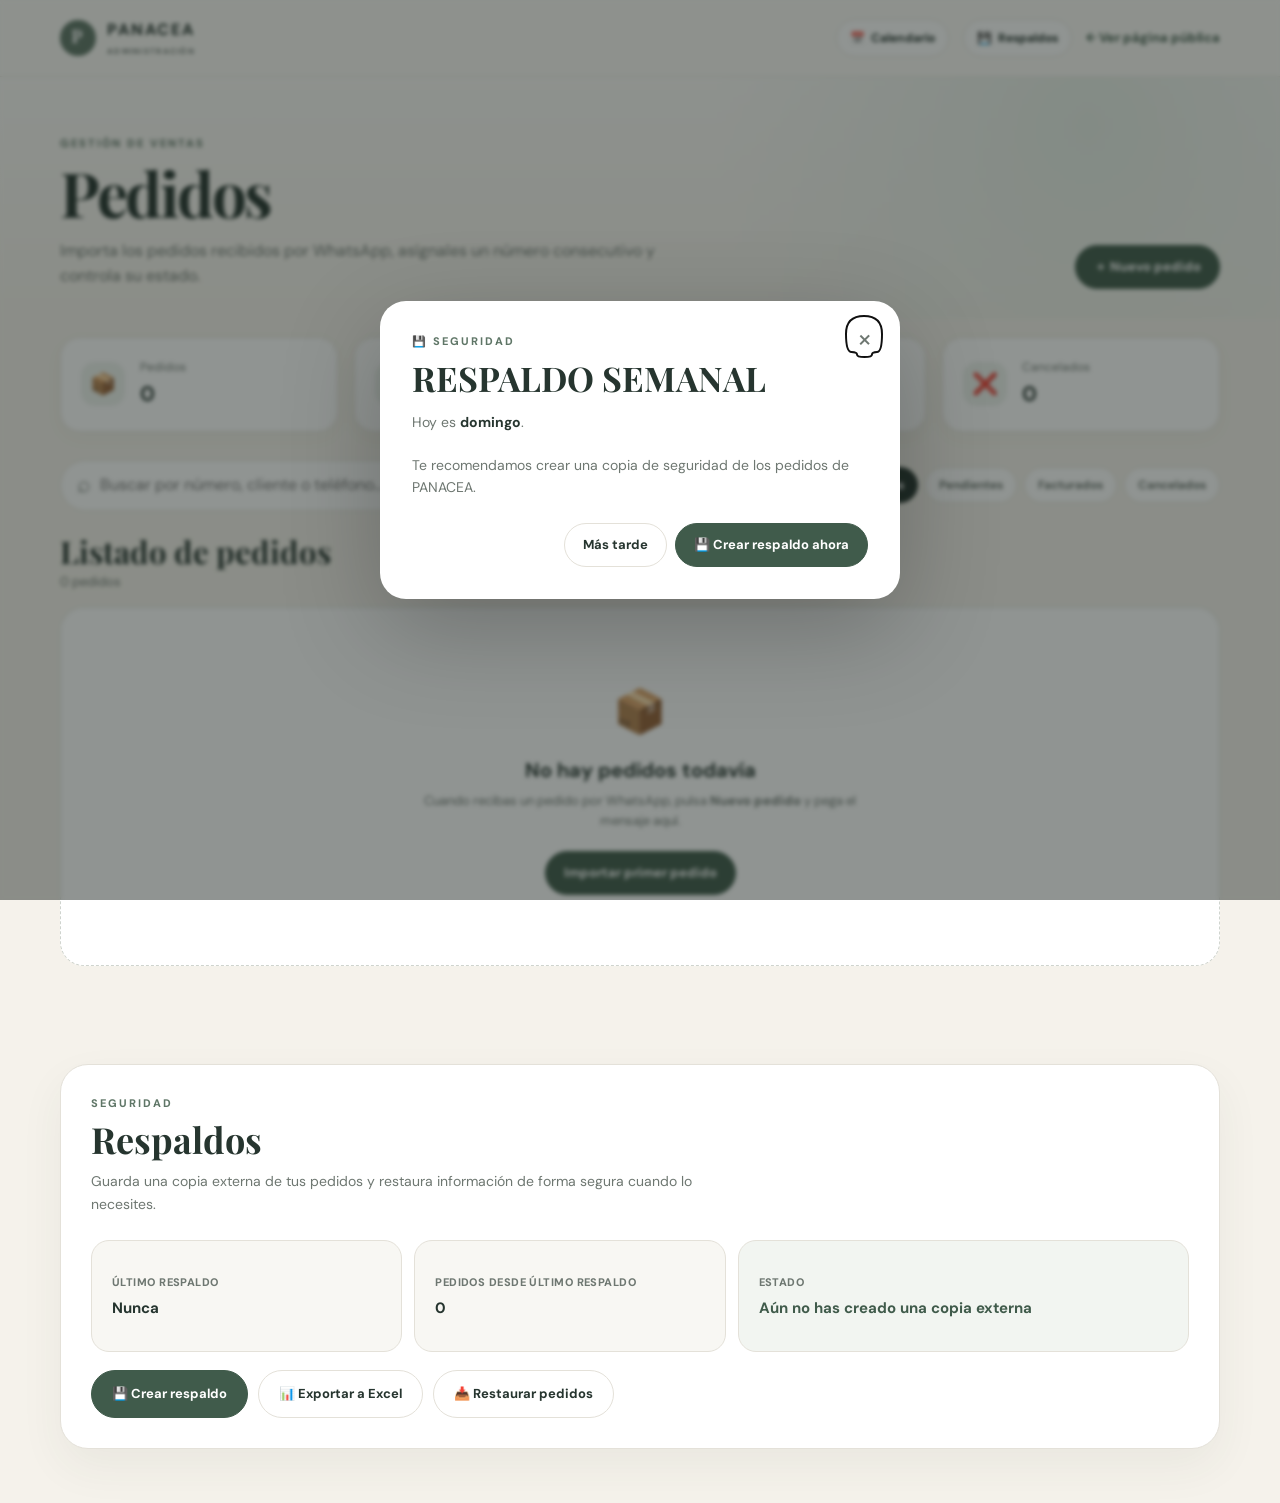
==== commit 870607d6: "Add files via upload" ====
--- a/admin/index.html
+++ b/admin/index.html
@@ -221,6 +221,22 @@
 
 
         <!-- ==========================================
+             ACCESO RÁPIDO A RESPALDOS
+             ========================================== -->
+
+        <button
+          type="button"
+          class="backup-toggle"
+          id="backupToggle"
+          aria-label="Ir a la sección de respaldos"
+          title="Ir a respaldos"
+        >
+          💾
+          <span>Respaldos</span>
+        </button>
+
+
+        <!-- ==========================================
              ENLACE A PÁGINA PÚBLICA
              ========================================== -->
 
@@ -453,7 +469,7 @@
     </section>
 
 
-    <section class="admin-container backup-section"><div class="backup-card"><div class="backup-heading"><div><p class="admin-eyebrow">SEGURIDAD</p><h2>💾 Respaldos</h2></div></div><div class="backup-info-grid"><div class="backup-info"><small>Último respaldo</small><strong id="lastBackupDate">Nunca</strong></div><div class="backup-info"><small>Pedidos desde último respaldo</small><strong id="ordersSinceBackup">0</strong></div><div class="backup-info backup-status"><small>Estado</small><strong id="backupStatus">Aún no has creado una copia externa</strong></div></div><div class="backup-actions"><button type="button" class="admin-primary-btn" id="exportOrdersBtn">💾 Exportar Pedidos</button><button type="button" class="admin-secondary-btn" id="exportExcelBtn">📊 Exportar a Excel</button><button type="button" class="admin-secondary-btn" id="restoreOrdersBtn">📥 Restaurar Pedidos</button></div></div></section>
+    <!-- RESPALDOS MOVIDOS AL FINAL DE LA PÁGINA -->
 
     <!-- ==========================================
          LISTADO DE PEDIDOS
@@ -517,6 +533,116 @@
         >
           Importar primer pedido
         </button>
+
+      </div>
+
+    </section>
+
+
+    <!-- ==========================================
+         SEGURIDAD / RESPALDOS
+         ========================================== -->
+
+    <section
+      class="admin-container backup-section"
+      id="respaldos"
+    >
+
+      <div class="backup-card">
+
+        <div class="backup-heading">
+
+          <div>
+
+            <p class="admin-eyebrow">
+              SEGURIDAD
+            </p>
+
+            <h2>
+              Respaldos
+            </h2>
+
+            <p class="backup-heading-description">
+              Guarda una copia externa de tus pedidos y restaura información de forma segura cuando lo necesites.
+            </p>
+
+          </div>
+
+        </div>
+
+
+        <div class="backup-info-grid">
+
+          <div class="backup-info">
+
+            <small>
+              Último respaldo
+            </small>
+
+            <strong id="lastBackupDate">
+              Nunca
+            </strong>
+
+          </div>
+
+
+          <div class="backup-info">
+
+            <small>
+              Pedidos desde último respaldo
+            </small>
+
+            <strong id="ordersSinceBackup">
+              0
+            </strong>
+
+          </div>
+
+
+          <div class="backup-info backup-status">
+
+            <small>
+              Estado
+            </small>
+
+            <strong id="backupStatus">
+              Aún no has creado una copia externa
+            </strong>
+
+          </div>
+
+        </div>
+
+
+        <div class="backup-actions">
+
+          <button
+            type="button"
+            class="admin-primary-btn"
+            id="exportOrdersBtn"
+          >
+            💾 Crear respaldo
+          </button>
+
+
+          <button
+            type="button"
+            class="admin-secondary-btn"
+            id="exportExcelBtn"
+          >
+            📊 Exportar a Excel
+          </button>
+
+
+          <button
+            type="button"
+            class="admin-secondary-btn"
+            id="restoreOrdersBtn"
+          >
+            📥 Restaurar pedidos
+          </button>
+
+        </div>
 
       </div>
 
@@ -725,7 +851,88 @@
   </dialog>
 
 
-  <dialog id="restoreDialog" class="admin-dialog restore-dialog"><div class="restore-content"><button type="button" class="dialog-x" id="closeRestoreBtn" aria-label="Cerrar">×</button><p class="admin-eyebrow">📥 RESTAURAR PEDIDOS</p><h2>Analizar respaldo</h2><p class="dialog-description">Selecciona un archivo JSON de PANACEA. El sistema analizará los pedidos antes de realizar cualquier modificación.</p><input type="file" id="restoreFileInput" accept=".json,application/json" hidden><div class="dialog-actions"><button type="button" class="admin-secondary-btn" id="cancelRestoreBtn">Cancelar</button><button type="button" class="admin-primary-btn" id="selectRestoreFileBtn">Seleccionar respaldo</button></div><div id="restoreAnalysis" class="restore-analysis" hidden></div></div></dialog>
+
+  <!-- ==========================================
+       MODAL RESTAURAR PEDIDOS
+       ========================================== -->
+
+  <dialog
+    id="restoreDialog"
+    class="admin-dialog restore-dialog"
+  >
+
+    <div class="restore-content">
+
+      <button
+        type="button"
+        class="dialog-x"
+        id="closeRestoreBtn"
+        aria-label="Cerrar"
+      >
+        ×
+      </button>
+
+
+      <!-- PRIMER PASO: SELECCIONAR ARCHIVO -->
+
+      <div
+        class="restore-intro"
+        id="restoreIntro"
+      >
+
+        <p class="admin-eyebrow">
+          SEGURIDAD
+        </p>
+
+        <h2>
+          Restaurar pedidos
+        </h2>
+
+        <p class="dialog-description">
+          Selecciona un archivo de respaldo de PANACEA. Antes de realizar cualquier cambio, revisaremos los pedidos y detectaremos posibles diferencias.
+        </p>
+
+        <input
+          type="file"
+          id="restoreFileInput"
+          accept=".json,application/json"
+          hidden
+        >
+
+        <div class="restore-intro-actions">
+
+          <button
+            type="button"
+            class="admin-primary-btn"
+            id="selectRestoreFileBtn"
+          >
+            Seleccionar respaldo
+          </button>
+
+          <button
+            type="button"
+            class="admin-secondary-btn"
+            id="cancelRestoreBtn"
+          >
+            Cancelar
+          </button>
+
+        </div>
+
+      </div>
+
+
+      <!-- SEGUNDO PASO: ANÁLISIS DEL RESPALDO -->
+
+      <div
+        id="restoreAnalysis"
+        class="restore-analysis"
+        hidden
+      ></div>
+
+    </div>
+
+  </dialog>
 
   <!-- ==========================================
        TOAST
@@ -743,7 +950,7 @@
        JAVASCRIPT
        ========================================== -->
 
-  <script src="admin.js?v=4"></script>
+  <script src="admin.js?v=5"></script>
 
 </body>
 </html>
--- a/admin/admin.css
+++ b/admin/admin.css
@@ -1240,7 +1240,96 @@
 }
 
 
+
+@media(max-width:900px){
+
+  .backup-info-grid{
+    grid-template-columns:1fr 1fr;
+  }
+
+  .backup-status{
+    grid-column:1 / -1;
+  }
+
+}
+
 @media(max-width:650px){
+
+  .backup-toggle span{
+    display:none;
+  }
+
+  .backup-section{
+    padding:14px 0 40px;
+  }
+
+  .backup-card{
+    border-radius:24px;
+    padding:24px 18px;
+  }
+
+  .backup-heading{
+    margin-bottom:20px;
+  }
+
+  .backup-heading h2{
+    font-size:31px;
+  }
+
+  .backup-heading-description{
+    font-size:13px;
+  }
+
+  .backup-info-grid{
+    grid-template-columns:1fr;
+    gap:10px;
+  }
+
+  .backup-status{
+    grid-column:auto;
+  }
+
+  .backup-info{
+    min-height:auto;
+    padding:16px;
+  }
+
+  .backup-actions,
+  .restore-intro-actions,
+  .restore-analysis-actions{
+    flex-direction:column;
+  }
+
+  .backup-actions .admin-primary-btn,
+  .backup-actions .admin-secondary-btn,
+  .restore-intro-actions .admin-primary-btn,
+  .restore-intro-actions .admin-secondary-btn,
+  .restore-analysis-actions .admin-primary-btn,
+  .restore-analysis-actions .admin-secondary-btn{
+    width:100%;
+    margin-left:0;
+  }
+
+  .restore-content{
+    padding:26px 22px 22px;
+  }
+
+  .restore-dialog h2,
+  .restore-analysis-header h2{
+    font-size:29px;
+    line-height:1.08;
+  }
+
+  .restore-intro .dialog-description,
+  .restore-analysis-header > p:not(.admin-eyebrow){
+    font-size:13px;
+  }
+
+  .restore-summary{
+    padding:16px;
+  }
+
+
 
   .admin-container{
     width:min(100% - 24px,1160px);
@@ -1365,3 +1454,415 @@
   }
 
 }
+
+
+
+/* =========================================================
+   ACCESO RÁPIDO A RESPALDOS
+   ========================================================= */
+
+.backup-toggle{
+  display:inline-flex;
+  align-items:center;
+  justify-content:center;
+  gap:6px;
+  min-height:38px;
+  padding:8px 13px;
+  border:1px solid var(--admin-line);
+  border-radius:999px;
+  background:#fff;
+  color:var(--admin-ink);
+  font-family:'DM Sans',sans-serif;
+  font-size:12px;
+  font-weight:800;
+  cursor:pointer;
+  transition:.2s;
+}
+
+.backup-toggle:hover{
+  background:#f4f2ec;
+  border-color:#bdcbbd;
+  transform:translateY(-1px);
+}
+
+
+/* =========================================================
+   SEGURIDAD / RESPALDOS
+   ========================================================= */
+
+.backup-section{
+  scroll-margin-top:90px;
+  padding:18px 0 54px;
+}
+
+.backup-card{
+  border:1px solid var(--admin-line);
+  border-radius:28px;
+  background:#fff;
+  padding:30px;
+  box-shadow:0 18px 45px rgba(50,67,57,.06);
+}
+
+.backup-heading{
+  display:flex;
+  align-items:flex-start;
+  justify-content:space-between;
+  gap:24px;
+  margin-bottom:24px;
+}
+
+.backup-heading .admin-eyebrow{
+  margin-bottom:8px;
+}
+
+.backup-heading h2{
+  margin:0;
+  font-family:'Playfair Display',Georgia,serif;
+  font-size:36px;
+  line-height:1.1;
+  color:var(--admin-ink);
+}
+
+.backup-heading-description{
+  max-width:650px;
+  margin:10px 0 0;
+  color:var(--admin-muted);
+  font-size:14px;
+  line-height:1.65;
+}
+
+.backup-info-grid{
+  display:grid;
+  grid-template-columns:1fr 1fr 1.45fr;
+  gap:12px;
+}
+
+.backup-info{
+  min-height:112px;
+  display:flex;
+  flex-direction:column;
+  justify-content:center;
+  padding:18px 20px;
+  border:1px solid var(--admin-line);
+  border-radius:18px;
+  background:#f8f7f3;
+}
+
+.backup-info small{
+  display:block;
+  margin-bottom:7px;
+  color:var(--admin-muted);
+  font-size:11px;
+  font-weight:800;
+  letter-spacing:.04em;
+  text-transform:uppercase;
+}
+
+.backup-info strong{
+  color:var(--admin-ink);
+  font-size:15px;
+  line-height:1.35;
+}
+
+.backup-status{
+  background:#f2f5f1;
+}
+
+.backup-status strong{
+  color:var(--admin-sage-dark);
+}
+
+.backup-actions{
+  display:flex;
+  flex-wrap:wrap;
+  gap:10px;
+  margin-top:18px;
+}
+
+.backup-actions .admin-primary-btn,
+.backup-actions .admin-secondary-btn{
+  min-height:48px;
+  padding:12px 20px;
+}
+
+
+/* =========================================================
+   RESTAURAR PEDIDOS / ANÁLISIS DEL RESPALDO
+   ========================================================= */
+
+.restore-dialog{
+  width:min(620px,calc(100% - 28px));
+  background:#fff;
+  color:var(--admin-ink);
+}
+
+.restore-content{
+  position:relative;
+  padding:32px;
+}
+
+.restore-content .admin-eyebrow{
+  margin:0 0 10px;
+}
+
+.restore-dialog h2{
+  padding-right:46px;
+}
+
+.restore-intro[hidden],
+.restore-analysis[hidden]{
+  display:none!important;
+}
+
+.restore-intro .dialog-description{
+  max-width:520px;
+  margin:14px 0 0;
+  font-size:14px;
+  line-height:1.65;
+}
+
+.restore-intro-actions{
+  display:flex;
+  flex-wrap:wrap;
+  gap:10px;
+  margin-top:24px;
+}
+
+.restore-intro-actions .admin-primary-btn,
+.restore-intro-actions .admin-secondary-btn{
+  min-height:48px;
+  padding:12px 20px;
+}
+
+.restore-analysis-header{
+  padding-right:42px;
+  margin-bottom:20px;
+}
+
+.restore-analysis-header .admin-eyebrow{
+  margin-bottom:9px;
+}
+
+.restore-analysis-header h2{
+  margin:0;
+  font-family:'Playfair Display',Georgia,serif;
+  font-size:34px;
+  line-height:1.12;
+}
+
+.restore-analysis-header > p:not(.admin-eyebrow){
+  margin:10px 0 0;
+  color:var(--admin-muted);
+  font-size:14px;
+  line-height:1.55;
+}
+
+.restore-analysis-header-compact{
+  margin-bottom:18px;
+}
+
+.restore-summary{
+  border:1px solid var(--admin-line);
+  border-radius:18px;
+  padding:18px;
+  background:#f8f7f3;
+}
+
+.restore-summary > strong{
+  display:block;
+  margin-bottom:12px;
+  font-size:15px;
+}
+
+.restore-summary-list{
+  display:grid;
+  gap:8px;
+}
+
+.restore-summary-list p{
+  display:flex;
+  align-items:center;
+  justify-content:space-between;
+  gap:16px;
+  margin:0;
+  padding:9px 0;
+  border-top:1px solid rgba(0,0,0,.06);
+  color:var(--admin-ink);
+  font-size:14px;
+}
+
+.restore-summary-list p:first-child{
+  border-top:0;
+}
+
+.restore-summary-list span{
+  color:var(--admin-muted);
+}
+
+.restore-summary-list b{
+  min-width:28px;
+  text-align:right;
+  color:var(--admin-ink);
+  font-size:17px;
+}
+
+.restore-conflicts-intro,
+.restore-note{
+  margin-top:16px;
+  padding:16px 18px;
+  border-radius:16px;
+  border:1px solid var(--admin-line);
+  background:#fff;
+  font-size:14px;
+  line-height:1.6;
+}
+
+.restore-conflicts-intro strong{
+  display:block;
+  margin-bottom:5px;
+}
+
+.restore-conflicts-intro p{
+  margin:0;
+  color:var(--admin-muted);
+}
+
+.restore-note{
+  color:var(--admin-ink);
+}
+
+.restore-selection-note{
+  margin:14px 0 0;
+  color:var(--admin-muted);
+  font-size:12px;
+  line-height:1.55;
+}
+
+.restore-analysis-actions{
+  display:flex;
+  flex-wrap:wrap;
+  gap:10px;
+  margin-top:22px;
+}
+
+.restore-analysis-actions .admin-primary-btn,
+.restore-analysis-actions .admin-secondary-btn{
+  min-height:48px;
+  padding:12px 20px;
+}
+
+.restore-analysis-actions .admin-primary-btn{
+  margin-left:auto;
+}
+
+/* La pantalla de conflictos reutiliza la misma jerarquía visual */
+.restore-conflict-progress{
+  margin-top:4px;
+}
+
+
+/* =========================================================
+   RECORDATORIOS DE RESPALDO
+   ========================================================= */
+
+#backupReminderDialog{
+  width:min(520px,calc(100% - 28px));
+  border:0;
+  border-radius:26px;
+  padding:0;
+  background:#fff;
+  color:var(--admin-ink);
+  box-shadow:0 30px 100px rgba(0,0,0,.24);
+}
+
+#backupReminderDialog::backdrop{
+  background:rgba(24,32,28,.48);
+  backdrop-filter:blur(2px);
+}
+
+#backupReminderDialog .backup-reminder-content{
+  padding:32px;
+  position:relative;
+}
+
+#backupReminderDialog #closeBackupReminderBtn{
+  position:absolute;
+  right:18px;
+  top:15px;
+  width:36px;
+  height:36px;
+  border:0;
+  border-radius:50%;
+  background:transparent;
+  color:var(--admin-muted);
+  font-size:28px;
+  cursor:pointer;
+}
+
+#backupReminderDialog #closeBackupReminderBtn:hover{
+  background:#f4f2ec;
+}
+
+#backupReminderDialog #backupReminderEyebrow{
+  margin:0 0 10px;
+  color:var(--admin-sage);
+  font-size:11px;
+  font-weight:800;
+  letter-spacing:.18em;
+  text-transform:uppercase;
+}
+
+#backupReminderDialog #backupReminderTitle{
+  font-family:'Playfair Display',Georgia,serif;
+  font-size:36px;
+  line-height:1.1;
+  margin:0;
+  padding-right:34px;
+}
+
+#backupReminderDialog #backupReminderBody{
+  margin-top:14px;
+  color:var(--admin-muted);
+  font-size:14px;
+  line-height:1.6;
+}
+
+#backupReminderDialog #backupReminderBody strong{
+  color:var(--admin-ink);
+}
+
+#backupReminderDialog .backup-reminder-actions{
+  display:flex;
+  flex-wrap:wrap;
+  justify-content:flex-end;
+  gap:8px;
+  margin-top:24px;
+}
+
+@media(max-width:600px){
+  #backupReminderDialog{
+    width:min(100% - 20px,520px);
+    border-radius:22px;
+  }
+
+  #backupReminderDialog .backup-reminder-content{
+    padding:26px 22px 22px;
+  }
+
+  #backupReminderDialog #backupReminderTitle{
+    font-size:29px;
+  }
+
+  #backupReminderDialog #backupReminderBody{
+    font-size:13px;
+  }
+
+  #backupReminderDialog .backup-reminder-actions{
+    flex-direction:column-reverse;
+  }
+
+  #backupReminderDialog .backup-reminder-actions .admin-primary-btn,
+  #backupReminderDialog .backup-reminder-actions .admin-secondary-btn{
+    width:100%;
+  }
+}
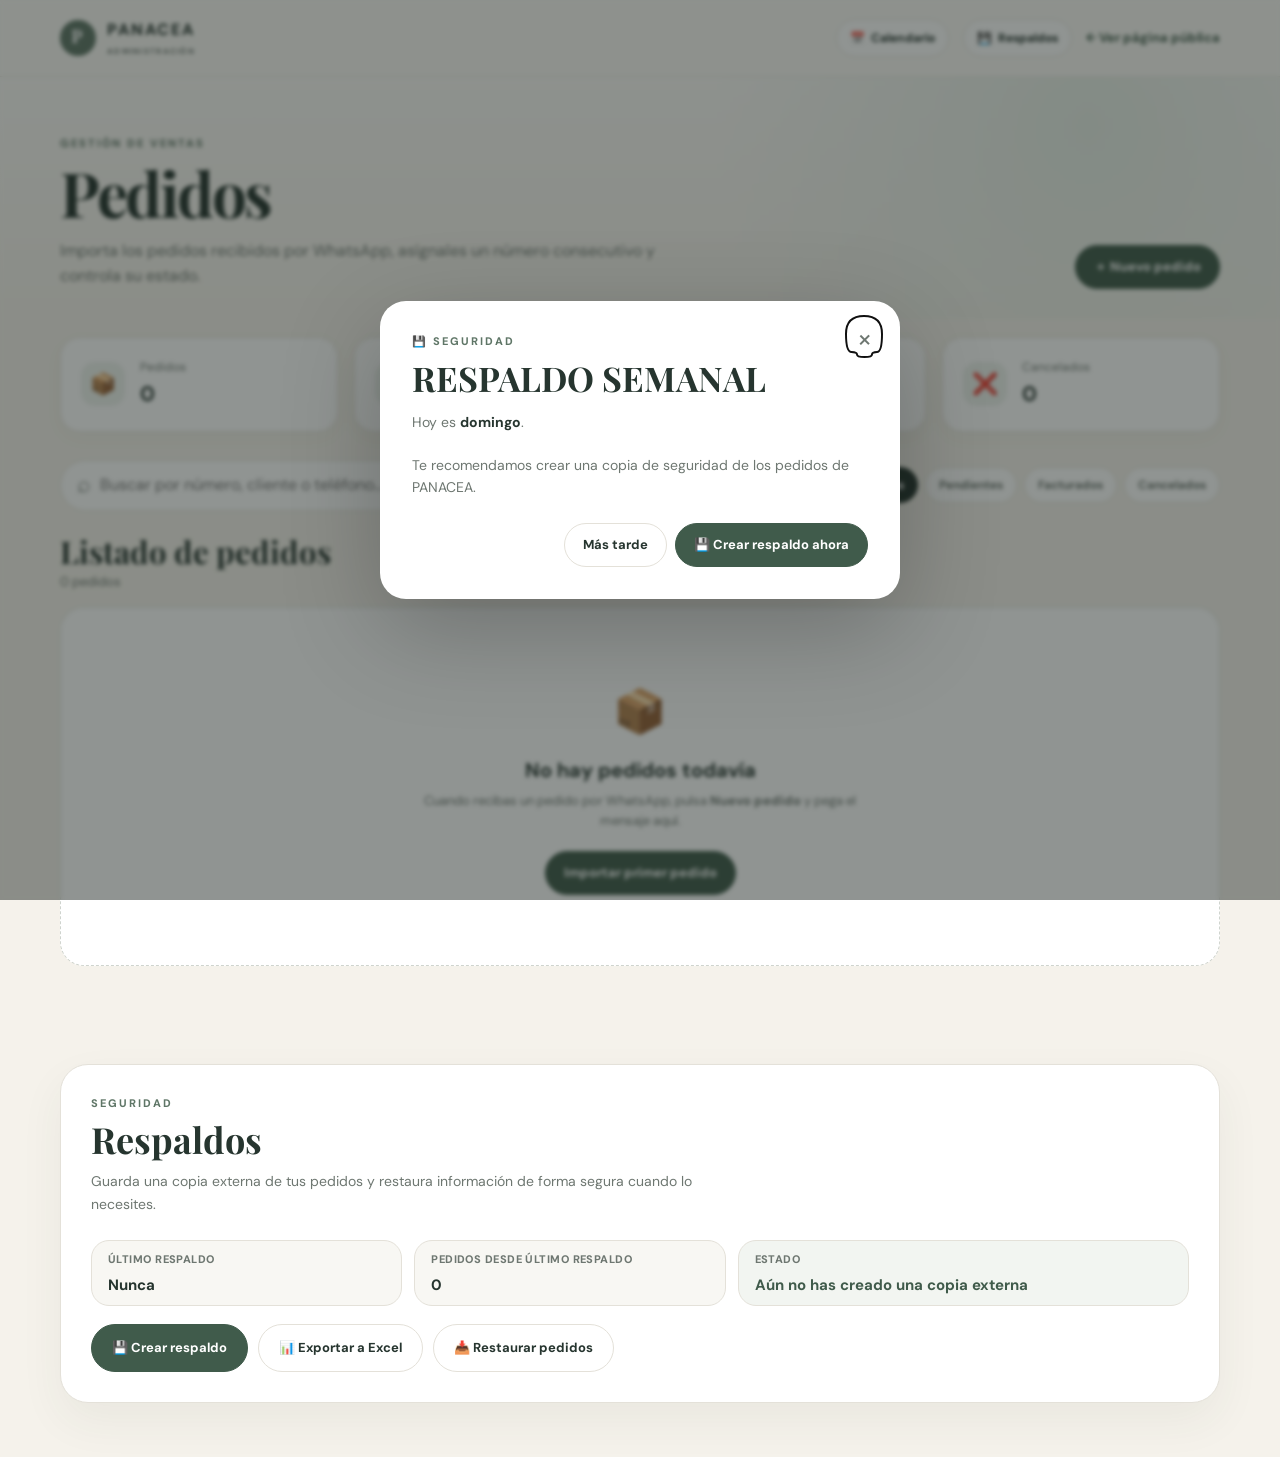
==== commit 53854113: "Add files via upload" ====
--- a/admin/index.html
+++ b/admin/index.html
@@ -652,6 +652,50 @@
 
 
   <!-- ==========================================
+       MODAL SELECCIONAR TIPO DE IMPORTACIÓN
+       ========================================== -->
+
+  <dialog id="newOrderDialog" class="admin-dialog order-method-dialog">
+
+    <div class="order-method-content">
+
+      <button type="button" class="dialog-x" id="closeNewOrderBtn" aria-label="Cerrar">×</button>
+
+      <p class="admin-eyebrow">NUEVO PEDIDO</p>
+
+      <h2>¿Qué tipo de importación?</h2>
+
+      <p class="dialog-description">Selecciona cómo quieres cargar el pedido. La importación de WhatsApp actual se mantiene sin cambios.</p>
+
+      <div class="order-method-options">
+        <button type="button" class="order-method-card" id="chooseWhatsAppBtn">
+          <span class="order-method-icon">📲</span>
+          <span>
+            <strong>WhatsApp</strong>
+            <small>Importar usando el formato actual de PANACEA</small>
+          </span>
+          <span class="order-method-arrow">›</span>
+        </button>
+
+        <button type="button" class="order-method-card" id="chooseFlexibleBtn">
+          <span class="order-method-icon">📝</span>
+          <span>
+            <strong>Flexible</strong>
+            <small>Importar pedidos con otros formatos de mensaje</small>
+          </span>
+          <span class="order-method-arrow">›</span>
+        </button>
+      </div>
+
+      <div class="dialog-actions">
+        <button type="button" class="admin-secondary-btn" id="cancelNewOrderBtn">Cancelar</button>
+      </div>
+
+    </div>
+  </dialog>
+
+
+  <!-- ==========================================
        MODAL IMPORTAR PEDIDO
        ========================================== -->
 
@@ -838,6 +882,55 @@
 
 
   <!-- ==========================================
+       MODAL IMPORTACIÓN FLEXIBLE
+       ========================================== -->
+
+  <dialog id="flexibleDialog" class="admin-dialog flexible-dialog">
+
+    <form method="dialog" id="flexibleForm">
+
+      <button type="button" class="dialog-x" id="closeFlexibleBtn" aria-label="Cerrar">×</button>
+
+      <p class="admin-eyebrow">IMPORTACIÓN FLEXIBLE</p>
+
+      <h2>Nuevo pedido</h2>
+
+      <p class="dialog-description">Pega un mensaje sencillo. PANACEA reconocerá nombre, teléfono, cantidades, paquetes, cajas y productos sin exigir el formato habitual.</p>
+
+      <div class="flexible-guide">
+        <strong>Formato recomendado</strong>
+        <span>Nombre: Nombre del cliente</span>
+        <span>Teléfono: 55059588</span>
+        <span>Productos:</span>
+        <span>2 Nombre del producto</span>
+        <span>3 paquetes de Nombre del producto</span>
+        <span>1 caja de Nombre del producto</span>
+      </div>
+
+      <label for="flexibleMessage">Mensaje del pedido</label>
+      <textarea id="flexibleMessage" rows="10" placeholder="Nombre: Surely Gamero
+Teléfono: 55059588
+
+Productos:
+2 Aceite Castrol 20W-50
+3 paquetes de Bolsas tipo camisetas blancas
+1 caja de Limpiacristales c/Pistola" spellcheck="false" required></textarea>
+
+      <div id="flexibleError" class="parse-error" hidden></div>
+
+      <div id="flexiblePreview" class="import-preview flexible-preview" hidden></div>
+
+      <div class="dialog-actions">
+        <button type="button" class="admin-secondary-btn" id="cancelFlexibleBtn">Cancelar</button>
+        <button type="button" class="admin-primary-btn" id="previewFlexibleBtn">Revisar pedido</button>
+        <button type="submit" class="admin-primary-btn" id="saveFlexibleBtn" hidden>✓ Crear pedido</button>
+      </div>
+
+    </form>
+  </dialog>
+
+
+  <!-- ==========================================
        MODAL DETALLE DEL PEDIDO
        ========================================== -->
 
@@ -950,7 +1043,7 @@
        JAVASCRIPT
        ========================================== -->
 
-  <script src="admin.js?v=5"></script>
+  <script src="admin.js?v=6"></script>
 
 </body>
 </html>
--- a/admin/admin.css
+++ b/admin/admin.css
@@ -1243,8 +1243,31 @@
 
 @media(max-width:900px){
 
+  .backup-card{
+    width:100%;
+    max-width:100%;
+    box-sizing:border-box;
+    overflow:hidden;
+  }
+
   .backup-info-grid{
-    grid-template-columns:1fr 1fr;
+    width:100%;
+    max-width:100%;
+    grid-template-columns:minmax(0,1fr) minmax(0,1fr);
+  }
+
+  .backup-info{
+    min-width:0;
+    max-width:100%;
+    box-sizing:border-box;
+    overflow:hidden;
+  }
+
+  .backup-info strong,
+  .backup-info small{
+    max-width:100%;
+    overflow-wrap:anywhere;
+    word-break:break-word;
   }
 
   .backup-status{
@@ -1281,9 +1304,19 @@
   }
 
   .backup-info-grid{
-    grid-template-columns:1fr;
-    gap:10px;
-  }
+  width:100%;
+  max-width:100%;
+  grid-template-columns:minmax(0,1fr);
+  gap:10px;
+}
+
+.backup-info{
+  width:100%;
+  min-width:0;
+  max-width:100%;
+  box-sizing:border-box;
+  overflow:hidden;
+}
 
   .backup-status{
     grid-column:auto;
@@ -1538,11 +1571,11 @@
 }
 
 .backup-info{
-  min-height:112px;
+  min-height:0;
   display:flex;
   flex-direction:column;
   justify-content:center;
-  padding:18px 20px;
+  padding:10px 16px;
   border:1px solid var(--admin-line);
   border-radius:18px;
   background:#f8f7f3;
@@ -1866,3 +1899,86 @@
     width:100%;
   }
 }
+
+/* =========================================================
+   SEGURIDAD / RESPALDOS — CONTROL DE ANCHO EN MÓVILES
+   ========================================================= */
+
+@media(max-width:650px){
+
+  .backup-section,
+  .backup-card,
+  .backup-info-grid,
+  .backup-info{
+    box-sizing:border-box;
+    max-width:100%;
+  }
+
+  .backup-section{
+    width:100%;
+    overflow-x:hidden;
+  }
+
+  .backup-card{
+    width:100%;
+    overflow:hidden;
+  }
+
+  .backup-info-grid{
+    width:100%;
+    grid-template-columns:minmax(0,1fr);
+  }
+
+  .backup-info{
+    width:100%;
+    min-width:0;
+    overflow:hidden;
+  }
+
+  .backup-info strong,
+  .backup-info small{
+    max-width:100%;
+    overflow-wrap:anywhere;
+    word-break:break-word;
+  }
+
+  .admin-dialog,
+  .order-dialog,
+  .restore-dialog,
+  #backupReminderDialog{
+    box-sizing:border-box;
+    max-width:calc(100vw - 20px);
+  }
+}
+
+
+/* =========================================================
+   SELECTOR DE MÉTODO DE NUEVO PEDIDO
+   ========================================================= */
+.order-method-dialog{width:min(560px,calc(100% - 30px));}
+.order-method-content{padding:32px;position:relative;}
+.order-method-options{display:grid;gap:10px;margin-top:18px;}
+.order-method-card{width:100%;display:grid;grid-template-columns:auto 1fr auto;align-items:center;gap:14px;text-align:left;border:1px solid var(--admin-line);background:#fff;border-radius:18px;padding:15px;color:var(--admin-ink);cursor:pointer;transition:.2s;}
+.order-method-card:hover{border-color:#bdcbbd;background:#f8faf7;transform:translateY(-1px);box-shadow:var(--admin-shadow);}
+.order-method-icon{width:44px;height:44px;display:grid;place-items:center;border-radius:14px;background:#eef3ee;font-size:21px;}
+.order-method-card strong,.order-method-card small{display:block;}
+.order-method-card strong{font-size:14px;}
+.order-method-card small{margin-top:3px;color:var(--admin-muted);font-size:11px;line-height:1.4;}
+.order-method-arrow{color:var(--admin-sage-dark);font-size:24px;font-weight:700;}
+
+/* =========================================================
+   IMPORTACIÓN FLEXIBLE
+   ========================================================= */
+.flexible-dialog{width:min(700px,calc(100% - 30px));}
+.flexible-guide{display:grid;gap:2px;margin:0 0 18px;padding:13px 14px;border:1px solid var(--admin-line);border-radius:14px;background:#f6f4ef;color:var(--admin-muted);font-size:11px;line-height:1.45;}
+.flexible-guide strong{color:var(--admin-ink);margin-bottom:2px;}
+.flexible-products-preview{margin-top:18px;display:grid;gap:8px;}
+.flexible-preview-title{font-size:12px;font-weight:800;margin-bottom:2px;}
+.flexible-product-row{display:grid;grid-template-columns:1fr minmax(180px,240px);gap:12px;align-items:center;padding:11px 12px;border:1px solid var(--admin-line);border-radius:13px;background:#fff;}
+.flexible-product-main strong,.flexible-product-main small{display:block;}
+.flexible-product-main strong{font-size:12px;}
+.flexible-product-main small{margin-top:3px;color:var(--admin-muted);font-size:10px;}
+.flexible-product-row select{width:100%;border:1px solid var(--admin-line);border-radius:10px;background:#fff;color:var(--admin-ink);padding:9px 10px;font:11px 'DM Sans',sans-serif;outline:0;}
+.flexible-product-row select:focus{border-color:#9fb2a2;box-shadow:0 0 0 3px rgba(159,178,162,.14);}
+.flexible-preview-note{margin-top:12px;padding:10px 12px;border-radius:11px;background:#f4f2ec;color:var(--admin-muted);font-size:10px;line-height:1.45;}
+@media(max-width:600px){.order-method-content,.flexible-dialog form{padding:25px 20px;}.flexible-product-row{grid-template-columns:1fr;}}
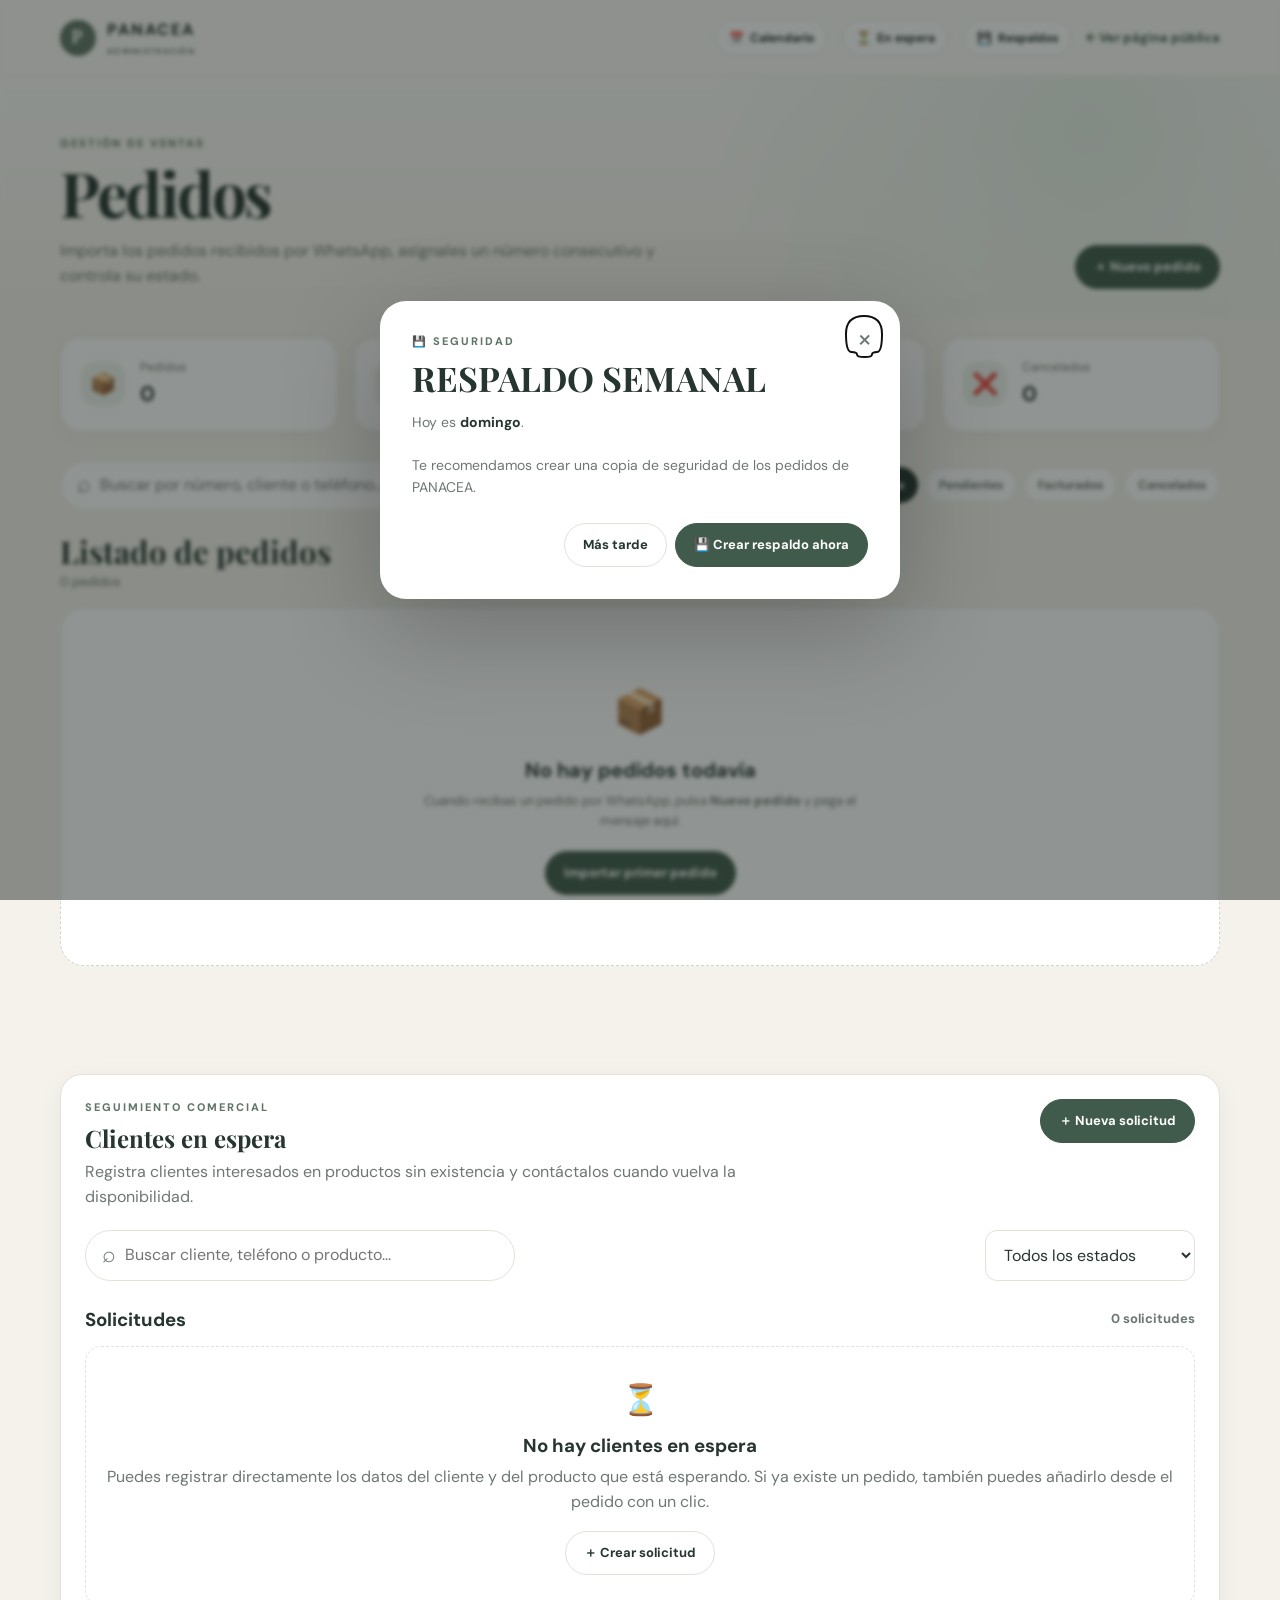
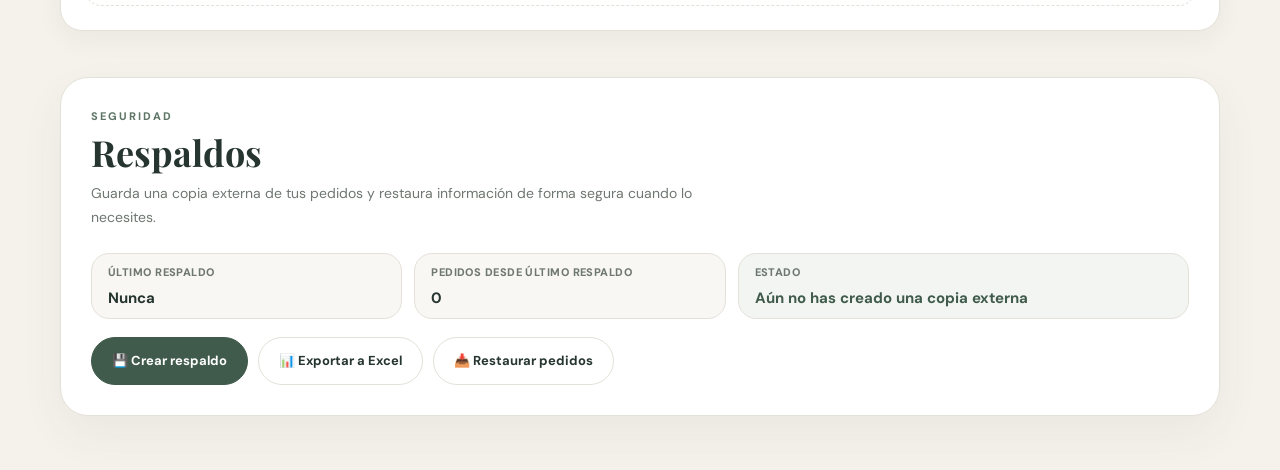
==== commit 91c0d3b5: "Add files via upload" ====
--- a/admin/index.html
+++ b/admin/index.html
@@ -226,6 +226,18 @@
 
         <button
           type="button"
+          class="backup-toggle waiting-toggle"
+          id="waitingHeaderToggle"
+          aria-label="Ir a clientes en espera"
+          title="Clientes en espera"
+        >
+          ⏳
+          <span>En espera</span>
+        </button>
+
+
+        <button
+          type="button"
           class="backup-toggle"
           id="backupToggle"
           aria-label="Ir a la sección de respaldos"
@@ -533,6 +545,65 @@
         >
           Importar primer pedido
         </button>
+
+      </div>
+
+    </section>
+
+
+    <!-- ==========================================
+         CLIENTES EN ESPERA
+         ========================================== -->
+
+    <section
+      class="admin-container waiting-section"
+      id="clientesEnEspera"
+    >
+
+      <div class="waiting-card-shell">
+
+        <div class="waiting-heading">
+          <div>
+            <p class="admin-eyebrow">SEGUIMIENTO COMERCIAL</p>
+            <h2>Clientes en espera</h2>
+            <p class="waiting-heading-description">
+              Registra clientes interesados en productos sin existencia y contáctalos cuando vuelva la disponibilidad.
+            </p>
+          </div>
+
+          <button type="button" class="admin-primary-btn" id="openWaitingBtn">
+            ＋ Nueva solicitud
+          </button>
+        </div>
+
+        <div class="waiting-toolbar">
+          <div class="admin-search">
+            <span>⌕</span>
+            <input type="search" id="waitingSearch" placeholder="Buscar cliente, teléfono o producto..." autocomplete="off">
+          </div>
+          <select id="waitingStatusFilter" class="waiting-status-filter">
+            <option value="all">Todos los estados</option>
+            <option value="waiting">En espera</option>
+            <option value="available">Disponible</option>
+            <option value="contacted">Contactado</option>
+            <option value="completed">Atendido</option>
+            <option value="cancelled">Cancelado</option>
+          </select>
+        </div>
+
+        <div class="waiting-list-heading">
+          <h3>Solicitudes</h3>
+          <span id="waitingCount">0 solicitudes</span>
+        </div>
+
+        <div id="waitingList" class="waiting-list"></div>
+
+        <div id="waitingEmpty" class="waiting-empty" hidden>
+          <div>⏳</div>
+          <h3>No hay clientes en espera</h3>
+          <p>Puedes registrar directamente los datos del cliente y del producto que está esperando. Si ya existe un pedido, también puedes añadirlo desde el pedido con un clic.</p>
+          <button type="button" class="admin-secondary-btn" id="waitingEmptyBtn" onclick="openWaitingDialog()">＋ Crear solicitud</button>
+        </div>
 
       </div>
 
@@ -837,6 +908,8 @@
 
         </div>
 
+        <button type="button" class="waiting-preview-btn" id="addWaitingFromImportBtn">⏳ Añadir producto a lista de espera</button>
+
       </div>
 
 
@@ -895,26 +968,20 @@
 
       <h2>Nuevo pedido</h2>
 
-      <p class="dialog-description">Pega un mensaje sencillo. PANACEA reconocerá nombre, teléfono, cantidades, paquetes, cajas y productos sin exigir el formato habitual.</p>
+      <p class="dialog-description">Pega un mensaje sencillo. PANACEA reconocerá nombre, teléfono, cantidades, unidades y productos sin exigir el formato habitual.</p>
 
       <div class="flexible-guide">
         <strong>Formato recomendado</strong>
         <span>Nombre: Nombre del cliente</span>
-        <span>Teléfono: 55059588</span>
+        <span>Teléfono: No. de teléfono</span>
         <span>Productos:</span>
-        <span>2 Nombre del producto</span>
-        <span>3 paquetes de Nombre del producto</span>
-        <span>1 caja de Nombre del producto</span>
+        <span>[Cantidad] [Unidad] de [Producto]</span>
+        <span>[Producto] x [Cantidad]</span>
+        <span>[Cantidad] [Nombre del producto]</span>
       </div>
 
       <label for="flexibleMessage">Mensaje del pedido</label>
-      <textarea id="flexibleMessage" rows="10" placeholder="Nombre: Surely Gamero
-Teléfono: 55059588
-
-Productos:
-2 Aceite Castrol 20W-50
-3 paquetes de Bolsas tipo camisetas blancas
-1 caja de Limpiacristales c/Pistola" spellcheck="false" required></textarea>
+      <textarea id="flexibleMessage" rows="10" placeholder="Escribe aquí el mensaje completo del pedido, manteniendo el formato que se muestra arriba ☝️..." spellcheck="false" required></textarea>
 
       <div id="flexibleError" class="parse-error" hidden></div>
 
@@ -943,6 +1010,45 @@
 
   </dialog>
 
+
+
+  <!-- ==========================================
+       MODAL CLIENTE EN ESPERA
+       ========================================== -->
+
+  <dialog id="waitingDialog" class="admin-dialog waiting-dialog">
+    <form method="dialog" id="waitingForm">
+      <button type="button" class="dialog-x" id="closeWaitingBtn" aria-label="Cerrar">×</button>
+      <p class="admin-eyebrow">SEGUIMIENTO COMERCIAL</p>
+      <h2>Añadir cliente a espera</h2>
+      <p class="dialog-description">Registra el producto que el cliente quiere recibir cuando vuelva a estar disponible.</p>
+
+      <input type="hidden" id="waitingSourceOrder">
+
+      <label for="waitingCustomer">Cliente</label>
+      <input type="text" id="waitingCustomer" required autocomplete="name">
+
+      <label for="waitingPhone">Teléfono</label>
+      <input type="tel" id="waitingPhone" required autocomplete="tel">
+
+      <label for="waitingProduct">Producto</label>
+      <input type="text" id="waitingProduct" required>
+
+      <label for="waitingQuantity">Cantidad</label>
+      <input type="number" id="waitingQuantity" min="1" step="1" value="1" required>
+
+      <label for="waitingNotes">Observaciones</label>
+      <textarea id="waitingNotes" rows="3" placeholder="Opcional"></textarea>
+
+      <input type="hidden" id="waitingStatus" value="waiting">
+
+      <div class="dialog-actions waiting-dialog-actions">
+        <button type="button" class="admin-secondary-btn" id="cancelWaitingBtn">Cancelar</button>
+        <button type="button" class="admin-secondary-btn" id="saveAndNewWaitingBtn">Guardar y agregar otra</button>
+        <button type="submit" class="admin-primary-btn">✓ Guardar solicitud</button>
+      </div>
+    </form>
+  </dialog>
 
 
   <!-- ==========================================
@@ -1043,7 +1149,7 @@
        JAVASCRIPT
        ========================================== -->
 
-  <script src="admin.js?v=6"></script>
+  <script src="admin.js?v=7"></script>
 
 </body>
 </html>
--- a/admin/admin.css
+++ b/admin/admin.css
@@ -1982,3 +1982,369 @@
 .flexible-product-row select:focus{border-color:#9fb2a2;box-shadow:0 0 0 3px rgba(159,178,162,.14);}
 .flexible-preview-note{margin-top:12px;padding:10px 12px;border-radius:11px;background:#f4f2ec;color:var(--admin-muted);font-size:10px;line-height:1.45;}
 @media(max-width:600px){.order-method-content,.flexible-dialog form{padding:25px 20px;}.flexible-product-row{grid-template-columns:1fr;}}
+
+/* =========================================================
+   EDITOR DE PEDIDOS
+   ========================================================= */
+
+.order-editor{
+  padding:30px;
+}
+
+
+.order-editor-customer{
+  display:grid;
+  grid-template-columns:1fr 1fr;
+  gap:14px;
+  margin-top:22px;
+}
+
+
+.order-editor-field{
+  min-width:0;
+}
+
+
+.order-editor-field label{
+  display:block;
+  margin-bottom:7px;
+  color:var(--admin-muted);
+  font-size:10px;
+  font-weight:800;
+  letter-spacing:.04em;
+}
+
+
+.order-editor-field input,
+.order-editor-field select{
+  width:100%;
+  min-height:42px;
+  padding:10px 12px;
+  border:1px solid var(--admin-line);
+  border-radius:11px;
+  background:#fff;
+  color:var(--admin-ink);
+  font-family:'DM Sans',sans-serif;
+  font-size:12px;
+  outline:0;
+}
+
+
+.order-editor-field input:focus,
+.order-editor-field select:focus{
+  border-color:#9fb2a2;
+  box-shadow:
+    0 0 0 3px
+    rgba(159,178,162,.14);
+}
+
+
+.order-editor-products{
+  margin-top:24px;
+}
+
+
+.order-editor-products-title{
+  display:flex;
+  align-items:center;
+  justify-content:space-between;
+  gap:14px;
+  margin-bottom:12px;
+}
+
+
+.order-editor-products-title h3{
+  margin:0;
+  font-size:15px;
+}
+
+
+.order-editor-add{
+  border:1px solid #bdcbbd;
+  background:#eef3ee;
+  color:var(--admin-sage-dark);
+  border-radius:999px;
+  padding:9px 13px;
+  font-family:'DM Sans',sans-serif;
+  font-size:11px;
+  font-weight:800;
+  cursor:pointer;
+}
+
+
+.order-editor-add:hover{
+  background:#e1ebe2;
+}
+
+
+.order-editor-product{
+  padding:16px;
+  margin-bottom:12px;
+  background:#f8f7f3;
+  border:1px solid var(--admin-line);
+  border-radius:16px;
+}
+
+
+.order-editor-product-head{
+  display:flex;
+  align-items:center;
+  justify-content:space-between;
+  gap:12px;
+  margin-bottom:14px;
+}
+
+
+.order-editor-product-head strong{
+  font-size:12px;
+}
+
+
+.order-editor-remove{
+  border:0;
+  background:transparent;
+  color:var(--admin-danger);
+  font-family:'DM Sans',sans-serif;
+  font-size:10px;
+  font-weight:800;
+  cursor:pointer;
+}
+
+
+.order-editor-remove:hover{
+  text-decoration:underline;
+}
+
+
+.order-editor-remove:disabled{
+  opacity:.4;
+  cursor:not-allowed;
+  text-decoration:none;
+}
+
+
+.order-editor-grid{
+  display:grid;
+  grid-template-columns:
+    1fr
+    1fr
+    1fr;
+  gap:12px;
+}
+
+
+.order-editor-field-wide{
+  grid-column:span 3;
+}
+
+
+.order-editor-total-preview{
+  display:flex;
+  align-items:center;
+  justify-content:space-between;
+  gap:20px;
+  margin-top:18px;
+  padding:14px 16px;
+  background:var(--admin-ink);
+  color:#fff;
+  border-radius:14px;
+}
+
+
+.order-editor-total-preview small{
+  opacity:.75;
+  font-size:11px;
+}
+
+
+.order-editor-total-preview strong{
+  font-size:15px;
+}
+
+
+@media(max-width:650px){
+
+  .order-editor{
+    padding:22px 18px;
+  }
+
+
+  .order-editor-customer{
+    grid-template-columns:1fr;
+  }
+
+
+  .order-editor-grid{
+    grid-template-columns:
+      1fr
+      1fr;
+  }
+
+
+  .order-editor-field-wide{
+    grid-column:span 2;
+  }
+
+}
+
+
+@media(max-width:430px){
+
+  .order-editor-grid{
+    grid-template-columns:1fr;
+  }
+
+
+  .order-editor-field-wide{
+    grid-column:auto;
+  }
+
+
+  .order-editor-products-title{
+    align-items:flex-start;
+    flex-direction:column;
+  }
+
+
+  .order-editor-add{
+    width:100%;
+  }
+
+
+  .order-editor-total-preview{
+    align-items:flex-start;
+    flex-direction:column;
+    gap:5px;
+  }
+
+}
+
+/* =========================================================
+   SELECCIÓN VISUAL DE CONFLICTOS DE RESTAURACIÓN
+   ========================================================= */
+
+.restore-choice-actions{
+  display:flex;
+  flex-direction:column;
+  gap:10px;
+  margin-top:20px;
+}
+
+.restore-choice-btn{
+  width:100%;
+  min-height:52px;
+  padding:13px 18px;
+  border:2px solid var(--admin-line);
+  border-radius:14px;
+  background:#fff;
+  color:var(--admin-ink);
+  font:inherit;
+  font-size:14px;
+  font-weight:800;
+  line-height:1.35;
+  text-align:left;
+  cursor:pointer;
+  transition:
+    background .18s ease,
+    border-color .18s ease,
+    color .18s ease,
+    box-shadow .18s ease,
+    transform .12s ease;
+}
+
+.restore-choice-btn:hover{
+  border-color:var(--admin-sage);
+  background:#f7f8f5;
+}
+
+.restore-choice-btn:active{
+  transform:scale(.99);
+}
+
+/* La opción elegida queda claramente resaltada */
+.restore-choice-btn.selected{
+  background:#e8efe9;
+  border-color:var(--admin-sage-dark);
+  color:var(--admin-sage-dark);
+  box-shadow:0 0 0 3px rgba(64,91,75,.14);
+}
+
+.restore-choice-btn.selected::after{
+  content:'  ✓ SELECCIONADO';
+  font-size:11px;
+  font-weight:900;
+  letter-spacing:.03em;
+}
+
+.restore-choice-btn.keep-current.selected{
+  background:#e6f1e9;
+}
+
+.restore-choice-btn.use-backup.selected{
+  background:#e8f0fb;
+  border-color:#4c78b9;
+  color:#315d9b;
+  box-shadow:0 0 0 3px rgba(76,120,185,.14);
+}
+
+@media(max-width:650px){
+  .restore-choice-btn{
+    min-height:58px;
+    padding:14px 16px;
+    font-size:14px;
+  }
+}
+
+
+/* =========================================================
+   CLIENTES EN ESPERA
+   ========================================================= */
+.waiting-section{margin-top:28px;margin-bottom:28px;}
+.waiting-card-shell{background:var(--admin-surface,#fff);border:1px solid var(--admin-line);border-radius:22px;padding:24px;box-shadow:0 8px 28px rgba(35,45,38,.05);}
+.waiting-heading{display:flex;justify-content:space-between;gap:20px;align-items:flex-start;}
+.waiting-heading h2{margin:0 0 8px;}
+.waiting-heading-description{margin:0;max-width:700px;color:var(--admin-muted);line-height:1.55;}
+.waiting-toolbar{display:grid;grid-template-columns:minmax(0,1fr) 210px;gap:12px;margin-top:20px;}
+.waiting-status-filter,.waiting-dialog select,.waiting-dialog input,.waiting-dialog textarea{font:inherit;}
+.waiting-status-filter{width:100%;border:1px solid var(--admin-line);border-radius:12px;padding:12px 14px;background:#fff;color:var(--admin-ink);}
+.waiting-list-heading{display:flex;justify-content:space-between;align-items:center;margin:24px 0 12px;}
+.waiting-list-heading h3{margin:0;}
+.waiting-list-heading span{font-size:13px;color:var(--admin-muted);font-weight:700;}
+.waiting-list{display:grid;gap:12px;}
+.waiting-card{display:flex;justify-content:space-between;gap:18px;padding:16px;border:1px solid var(--admin-line);border-radius:16px;background:#fff;}
+.waiting-card-top{display:flex;justify-content:space-between;gap:20px;align-items:flex-start;}
+.waiting-card-top strong{display:block;font-size:16px;}
+.waiting-card-top span:not(.waiting-status){display:block;margin-top:4px;color:var(--admin-muted);font-size:13px;}
+.waiting-status{display:inline-flex;padding:5px 9px;border-radius:999px;font-size:11px;font-weight:900;white-space:nowrap;}
+.waiting-status.waiting{background:#fff3d6;color:#946b00;}
+.waiting-status.available{background:#e8f2e9;color:#416d4b;}
+.waiting-status.contacted{background:#e7eef9;color:#315d9b;}
+.waiting-status.completed{background:#e5f3ed;color:#27644c;}
+.waiting-status.cancelled{background:#f7e5e5;color:#9b3e3e;}
+.waiting-product{display:flex;gap:10px;align-items:center;margin-top:14px;}
+.waiting-product>span{font-size:20px;}
+.waiting-product strong{display:block;}
+.waiting-product small{display:block;color:var(--admin-muted);margin-top:3px;}
+.waiting-notes{margin:12px 0 0;color:var(--admin-muted);font-size:13px;}
+.waiting-card-actions{display:flex;flex-direction:column;gap:7px;min-width:145px;}
+.waiting-card-actions button{border:1px solid var(--admin-line);background:#fff;border-radius:10px;padding:8px 10px;cursor:pointer;font:inherit;font-size:12px;font-weight:800;}
+.waiting-card-actions button:hover{background:#f5f7f4;}
+.waiting-card-actions .danger{color:#a23e3e;}
+.waiting-empty{text-align:center;border:1px dashed var(--admin-line);border-radius:16px;padding:30px 18px;color:var(--admin-muted);}
+.waiting-empty>div{font-size:30px;}
+.waiting-empty h3{margin:8px 0 5px;color:var(--admin-ink);}
+.waiting-empty p{margin:0 0 16px;}
+.waiting-preview-btn{margin-top:14px;width:100%;border:1px solid var(--admin-sage,#55705d);border-radius:11px;padding:10px 14px;background:#f2f7f3;color:var(--admin-sage-dark,#405b4b);font:inherit;font-weight:800;cursor:pointer;}
+.waiting-from-order-box{margin-top:20px;padding:16px;border:1px solid var(--admin-line);border-radius:14px;background:#f8faf8;display:grid;gap:8px;}
+.waiting-from-order-box strong{font-size:14px;}
+.waiting-from-order-box>span{font-size:12px;color:var(--admin-muted);}
+.waiting-from-order-products{display:flex;flex-wrap:wrap;gap:7px;margin-top:4px;}
+.waiting-from-order-products button{border:1px solid var(--admin-line);background:#fff;border-radius:10px;padding:8px 10px;font:inherit;font-size:12px;font-weight:800;cursor:pointer;}
+.waiting-from-order-products button:hover{border-color:var(--admin-sage);background:#f2f7f3;}
+.waiting-dialog form{display:flex;flex-direction:column;gap:8px;}
+.waiting-dialog label{font-weight:800;font-size:13px;margin-top:7px;}
+.waiting-dialog input,.waiting-dialog textarea,.waiting-dialog select{width:100%;box-sizing:border-box;border:1px solid var(--admin-line);border-radius:11px;padding:11px 12px;background:#fff;color:var(--admin-ink);}
+.waiting-dialog-actions{display:flex;flex-wrap:wrap;gap:8px;align-items:center;}
+.waiting-dialog-actions .admin-primary-btn{margin-left:auto;}
+@media(max-width:560px){.waiting-dialog-actions{display:grid;grid-template-columns:1fr;}.waiting-dialog-actions .admin-primary-btn{margin-left:0;}.waiting-dialog-actions button{width:100%;}}
+@media(max-width:700px){.waiting-heading{flex-direction:column}.waiting-heading .admin-primary-btn{width:100%}.waiting-toolbar{grid-template-columns:1fr}.waiting-card{flex-direction:column}.waiting-card-actions{display:grid;grid-template-columns:1fr 1fr 1fr;min-width:0}.waiting-card-actions button{width:100%;}}
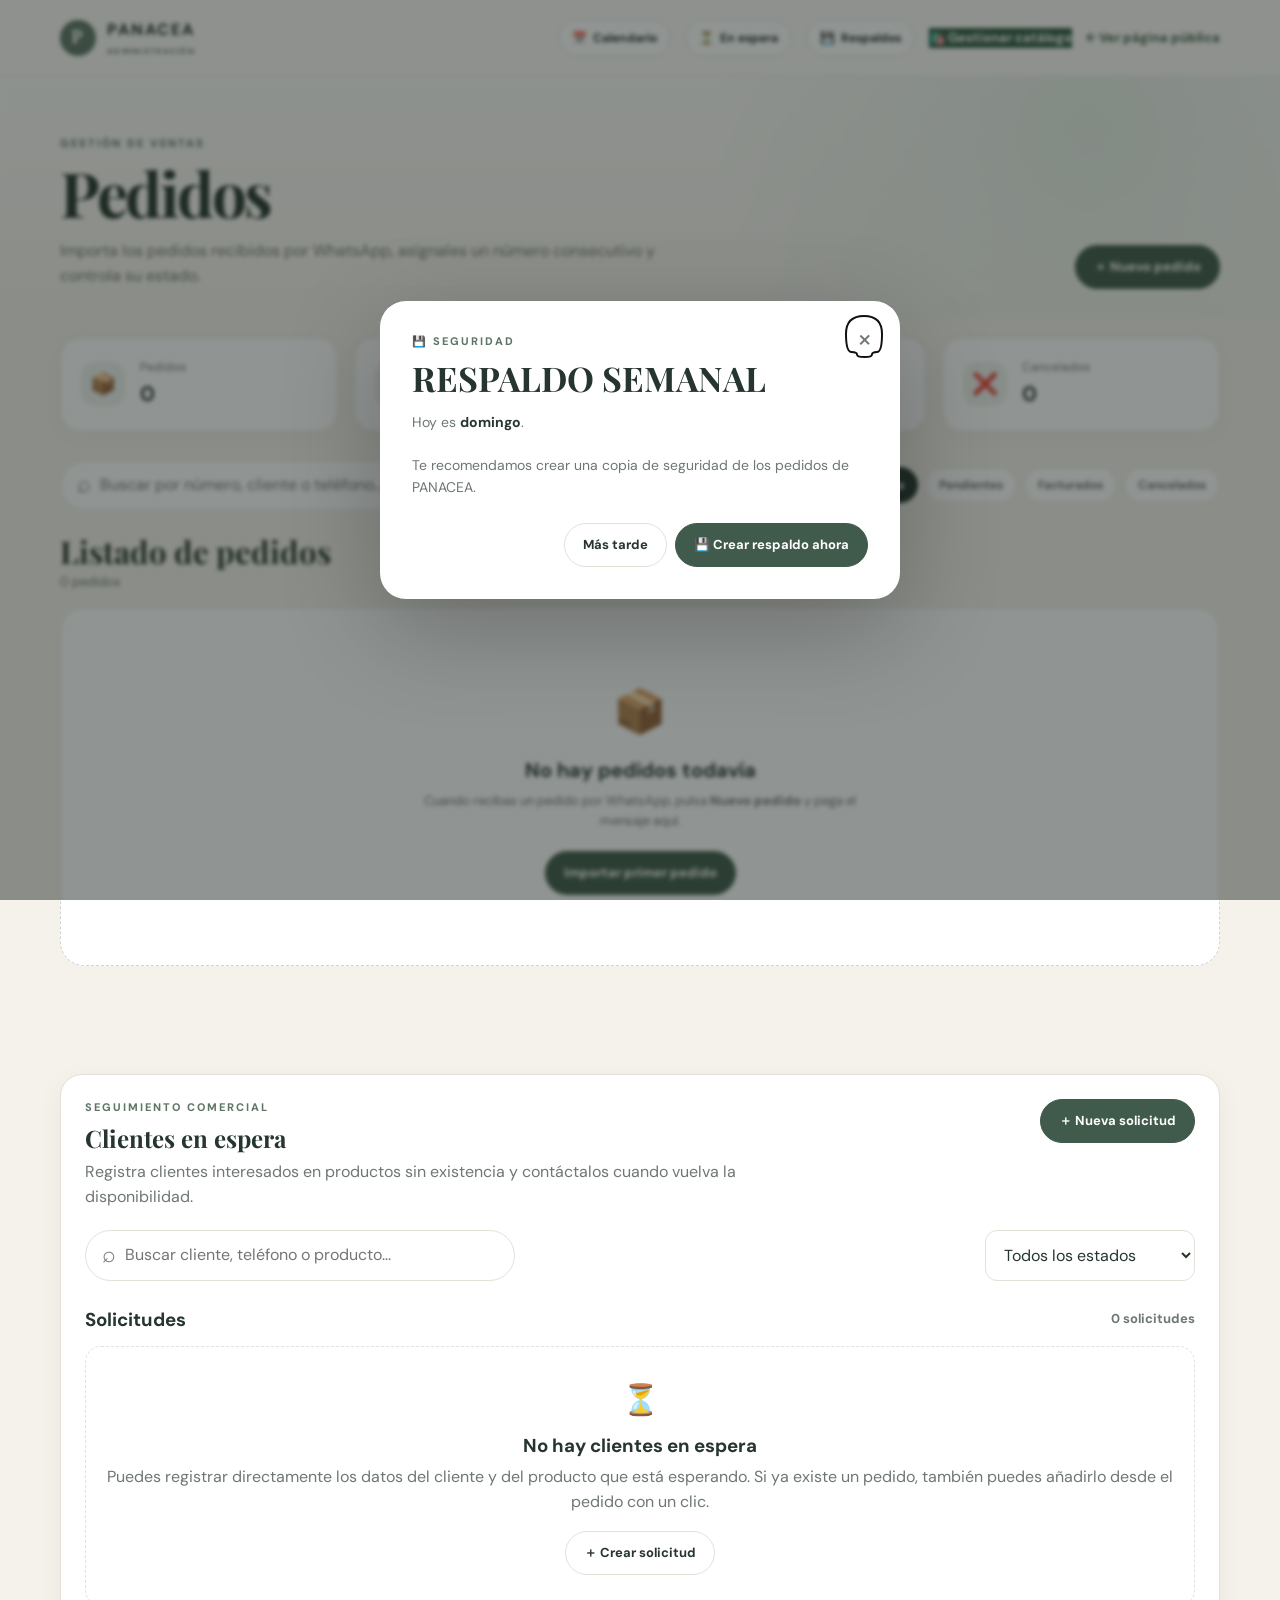
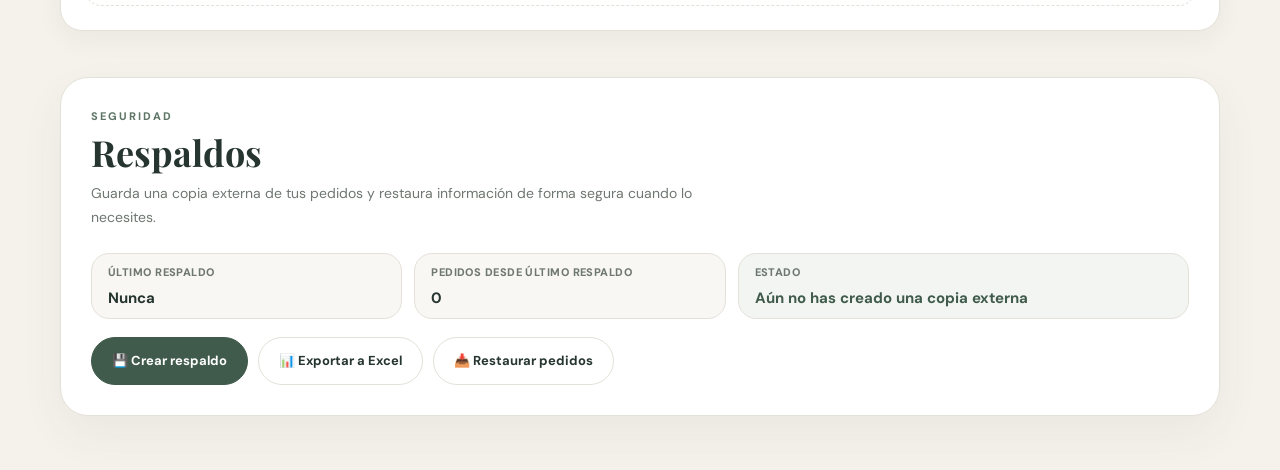
==== commit 77a5ecb9: "Add files via upload" ====
--- a/admin/index.html
+++ b/admin/index.html
@@ -247,6 +247,14 @@
           <span>Respaldos</span>
         </button>
 
+
+        <a
+          href="catalogo.html"
+          class="admin-public-link"
+          style="background:#315b43;color:#fff;border-color:#315b43"
+        >
+          🛍️ Gestionar catálogo
+        </a>
 
         <!-- ==========================================
              ENLACE A PÁGINA PÚBLICA
@@ -968,20 +976,34 @@
 
       <h2>Nuevo pedido</h2>
 
-      <p class="dialog-description">Pega un mensaje sencillo. PANACEA reconocerá nombre, teléfono, cantidades, unidades y productos sin exigir el formato habitual.</p>
-
-      <div class="flexible-guide">
-        <strong>Formato recomendado</strong>
-        <span>Nombre: Nombre del cliente</span>
-        <span>Teléfono: No. de teléfono</span>
-        <span>Productos:</span>
-        <span>[Cantidad] [Unidad] de [Producto]</span>
-        <span>[Producto] x [Cantidad]</span>
-        <span>[Cantidad] [Nombre del producto]</span>
-      </div>
-
-      <label for="flexibleMessage">Mensaje del pedido</label>
-      <textarea id="flexibleMessage" rows="10" placeholder="Escribe aquí el mensaje completo del pedido, manteniendo el formato que se muestra arriba ☝️..." spellcheck="false" required></textarea>
+      <p class="dialog-description">Completa los datos del cliente y agrega los productos del pedido en los campos correspondientes.</p>
+
+      <div class="flexible-form-grid">
+        <label>Nombre del cliente
+          <input id="flexibleCustomerInput" type="text" placeholder="Nombre y apellidos" autocomplete="name" required>
+        </label>
+        <label>Teléfono
+          <input id="flexiblePhoneInput" type="tel" placeholder="Número de contacto" autocomplete="tel" required>
+        </label>
+      </div>
+
+      <div class="flexible-form-grid flexible-rate-grid">
+        <label>Valor de El Toque (CUP por USD)
+          <input id="flexibleToqueInput" type="number" min="0.0001" step="any" placeholder="Ej. 450" required>
+        </label>
+        <label>Factor adicional (CUP)
+          <input id="flexibleFactorInput" type="number" step="any" value="0" required>
+        </label>
+      </div>
+      <p class="flexible-rate-help">El precio USD se calcula automáticamente: precio CUP ÷ (valor de El Toque + factor).</p>
+      <div class="flexible-items-heading">
+        <div><strong>Productos del pedido</strong><small>Indica producto, cantidad, presentación y precio en CUP.</small></div>
+        <button type="button" class="admin-secondary-btn" id="addFlexibleProductBtn">＋ Añadir producto</button>
+      </div>
+      <div id="flexibleProductFields" class="flexible-product-fields"></div>
+      <label class="flexible-notes-label">Observaciones (opcional)
+        <textarea id="flexibleNotesInput" rows="2" placeholder="Detalles adicionales del pedido..."></textarea>
+      </label>
 
       <div id="flexibleError" class="parse-error" hidden></div>
 
--- a/admin/admin.css
+++ b/admin/admin.css
@@ -2348,3 +2348,27 @@
 .waiting-dialog-actions .admin-primary-btn{margin-left:auto;}
 @media(max-width:560px){.waiting-dialog-actions{display:grid;grid-template-columns:1fr;}.waiting-dialog-actions .admin-primary-btn{margin-left:0;}.waiting-dialog-actions button{width:100%;}}
 @media(max-width:700px){.waiting-heading{flex-direction:column}.waiting-heading .admin-primary-btn{width:100%}.waiting-toolbar{grid-template-columns:1fr}.waiting-card{flex-direction:column}.waiting-card-actions{display:grid;grid-template-columns:1fr 1fr 1fr;min-width:0}.waiting-card-actions button{width:100%;}}
+
+/* Formulario de pedido flexible */
+.flexible-form-grid{display:grid;grid-template-columns:1fr 1fr;gap:12px;margin:16px 0;}
+.flexible-form-grid label,.flexible-entry-row label,.flexible-notes-label{display:grid;gap:6px;color:var(--admin-ink);font-size:12px;font-weight:700;}
+.flexible-form-grid input,.flexible-entry-row input,.flexible-notes-label textarea{width:100%;min-width:0;border:1px solid var(--admin-line);border-radius:10px;background:#fff;color:var(--admin-ink);padding:11px 12px;font:13px 'DM Sans',sans-serif;outline:0;}
+.flexible-form-grid input:focus,.flexible-entry-row input:focus,.flexible-notes-label textarea:focus{border-color:#9fb2a2;box-shadow:0 0 0 3px rgba(159,178,162,.14);}
+.flexible-items-heading{display:flex;justify-content:space-between;align-items:center;gap:12px;margin:18px 0 10px;}
+.flexible-items-heading strong,.flexible-items-heading small{display:block;}
+.flexible-items-heading strong{font-size:13px;color:var(--admin-ink);}
+.flexible-items-heading small{font-size:10px;color:var(--admin-muted);margin-top:3px;}
+.flexible-product-fields{display:grid;gap:9px;}
+.flexible-entry-row{display:grid;grid-template-columns:minmax(0,2fr) minmax(75px,.7fr) minmax(110px,1fr) 34px;gap:9px;align-items:end;padding:11px;border:1px solid var(--admin-line);border-radius:13px;background:#faf9f6;}
+.flexible-entry-row label{font-size:10px;}
+.flexible-entry-row input{padding:9px;font-size:12px;}
+.flex-entry-remove{width:32px;height:36px;border:1px solid #ead3d0;border-radius:9px;background:#fff;color:#a33d35;font-size:21px;cursor:pointer;}
+.flexible-notes-label{margin-top:14px;}
+.flexible-notes-label textarea{resize:vertical;font-weight:400;}
+@media(max-width:600px){.flexible-form-grid{grid-template-columns:1fr;}.flexible-items-heading{align-items:flex-start;flex-direction:column;}.flexible-entry-row{grid-template-columns:1fr 1fr;}.flexible-entry-row label:first-child{grid-column:1/-1;}.flex-entry-remove{justify-self:end;}}
+
+/* Precios dobles en pedidos flexibles */
+.flexible-rate-help{margin:-7px 0 14px;color:var(--admin-muted,#777);font-size:11px;line-height:1.45;}
+.flexible-entry-row{grid-template-columns:minmax(150px,1.7fr) minmax(65px,.55fr) minmax(90px,.9fr) minmax(95px,.9fr) minmax(95px,.9fr) 34px;}
+.flexible-entry-row .flex-entry-price-usd{background:#f0f3ef;color:#526b55;font-weight:700;}
+@media(max-width:760px){.flexible-entry-row{grid-template-columns:1fr 1fr;}.flexible-entry-row label:first-child{grid-column:1/-1;}.flexible-entry-row label:nth-child(3){grid-column:1/-1;}.flex-entry-remove{justify-self:end;}}
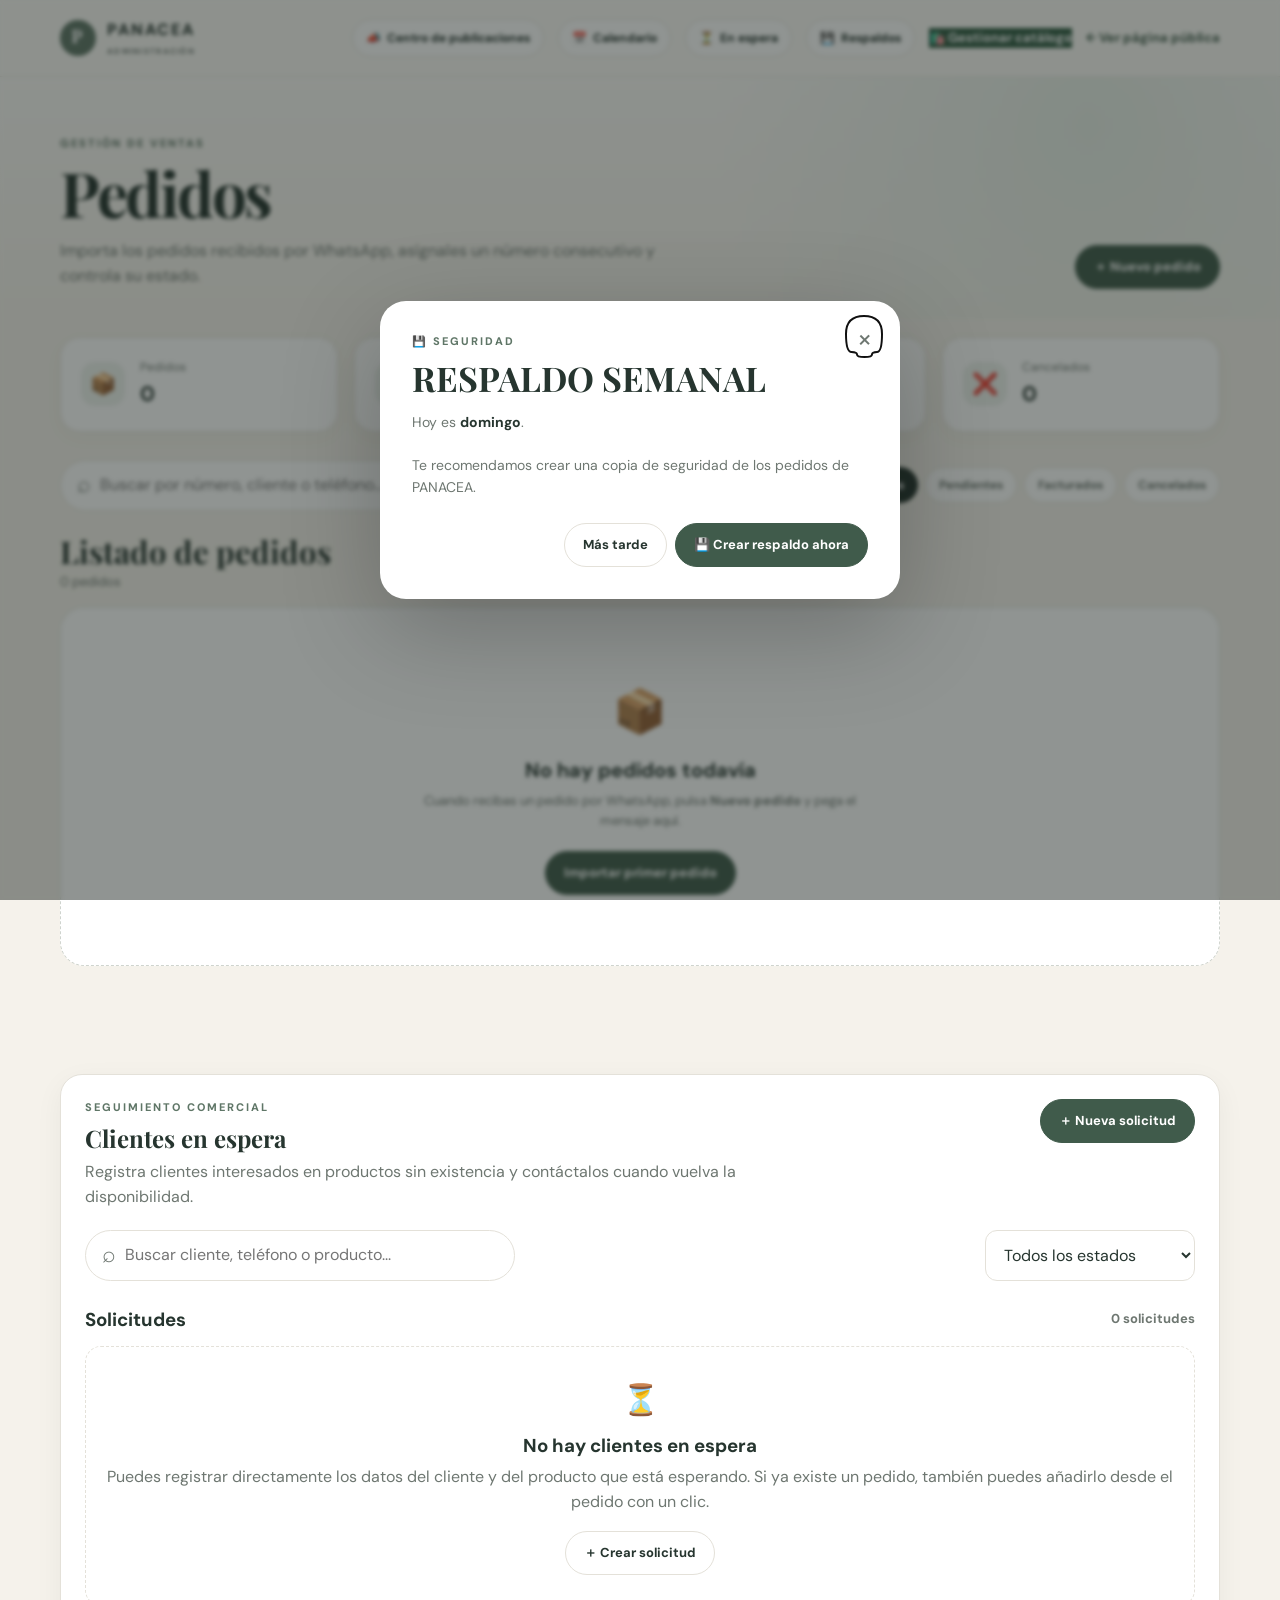
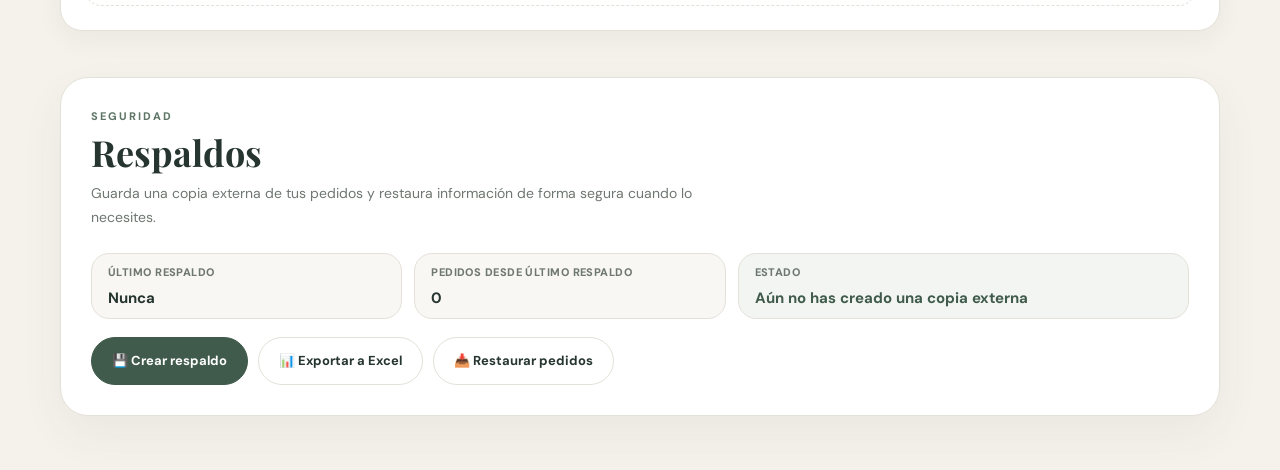
==== commit e53b1f90: "Add files via upload" ====
--- a/admin/index.html
+++ b/admin/index.html
@@ -52,6 +52,8 @@
 
 
       <div class="admin-nav-actions">
+
+        <a href="publicaciones.html" class="calendar-toggle" style="text-decoration:none">📣 <span>Centro de publicaciones</span></a>
 
         <!-- ==========================================
              CALENDARIO / FILTROS
